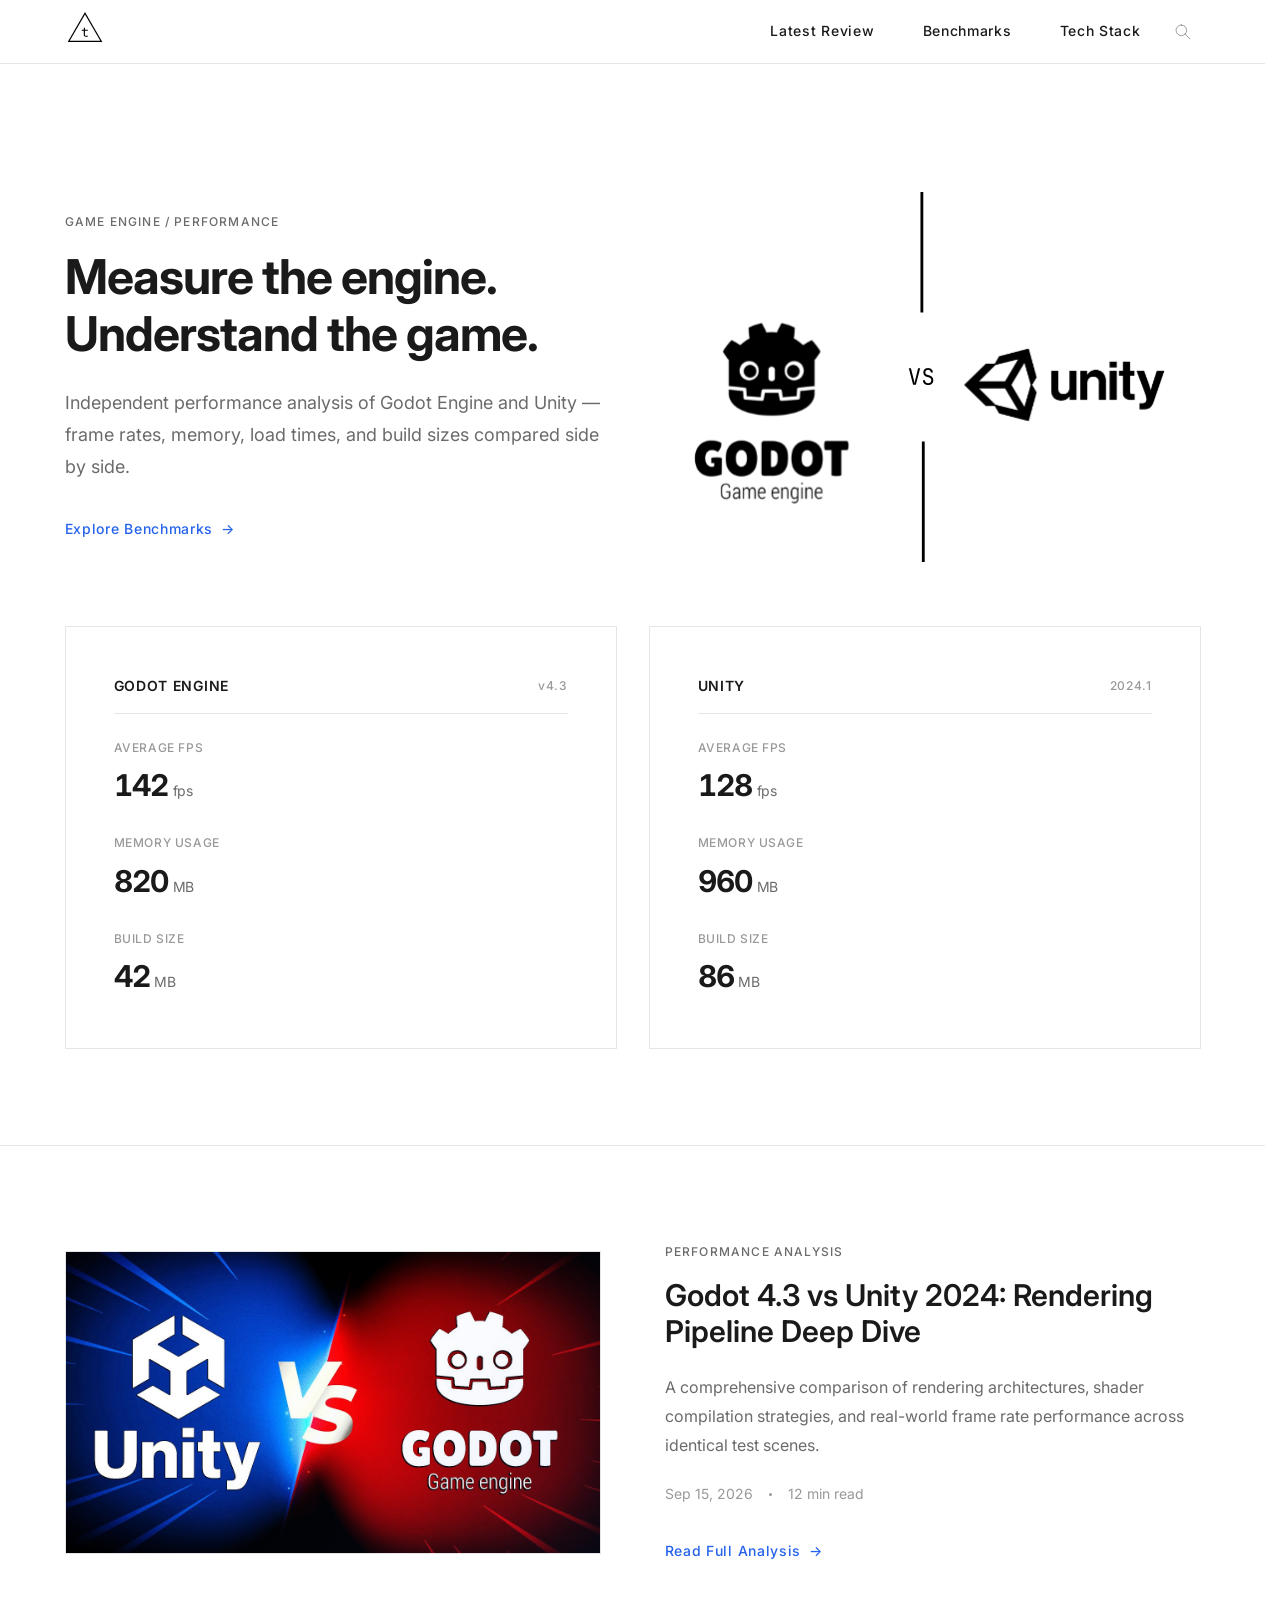
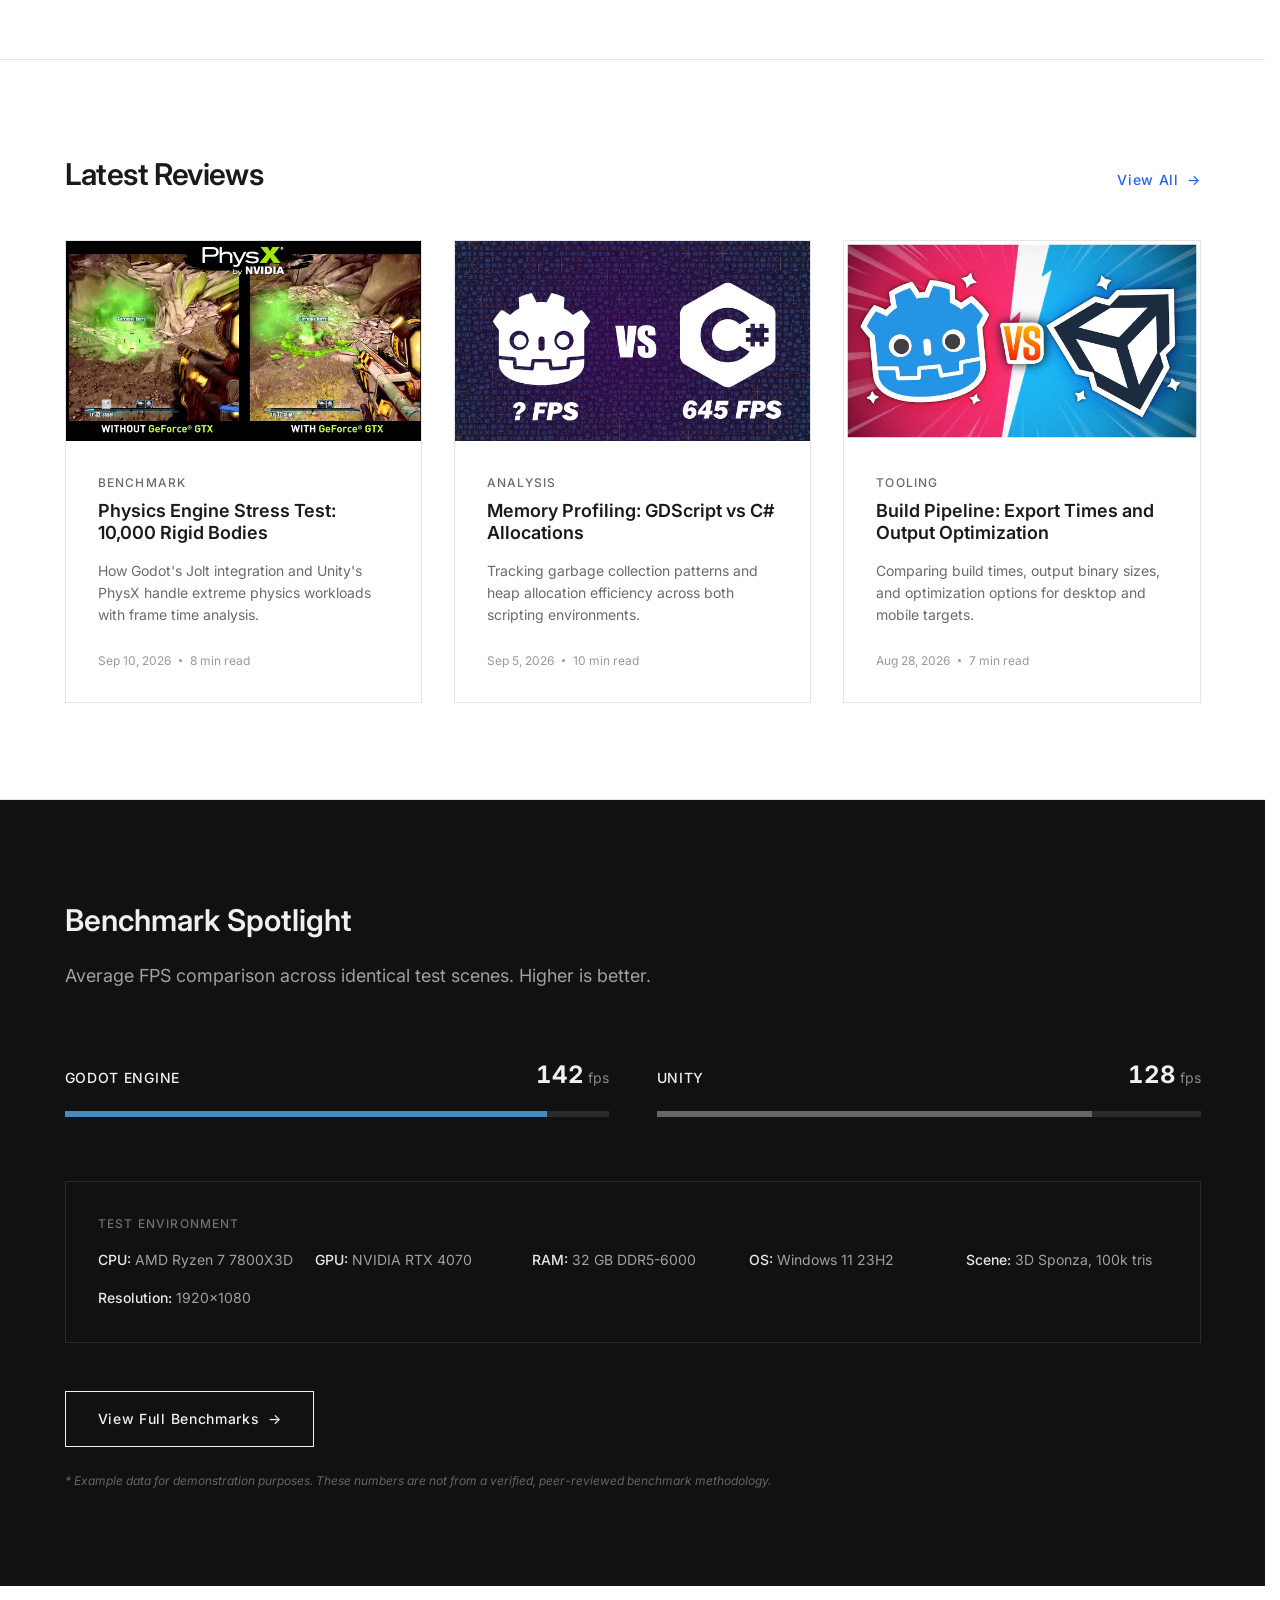
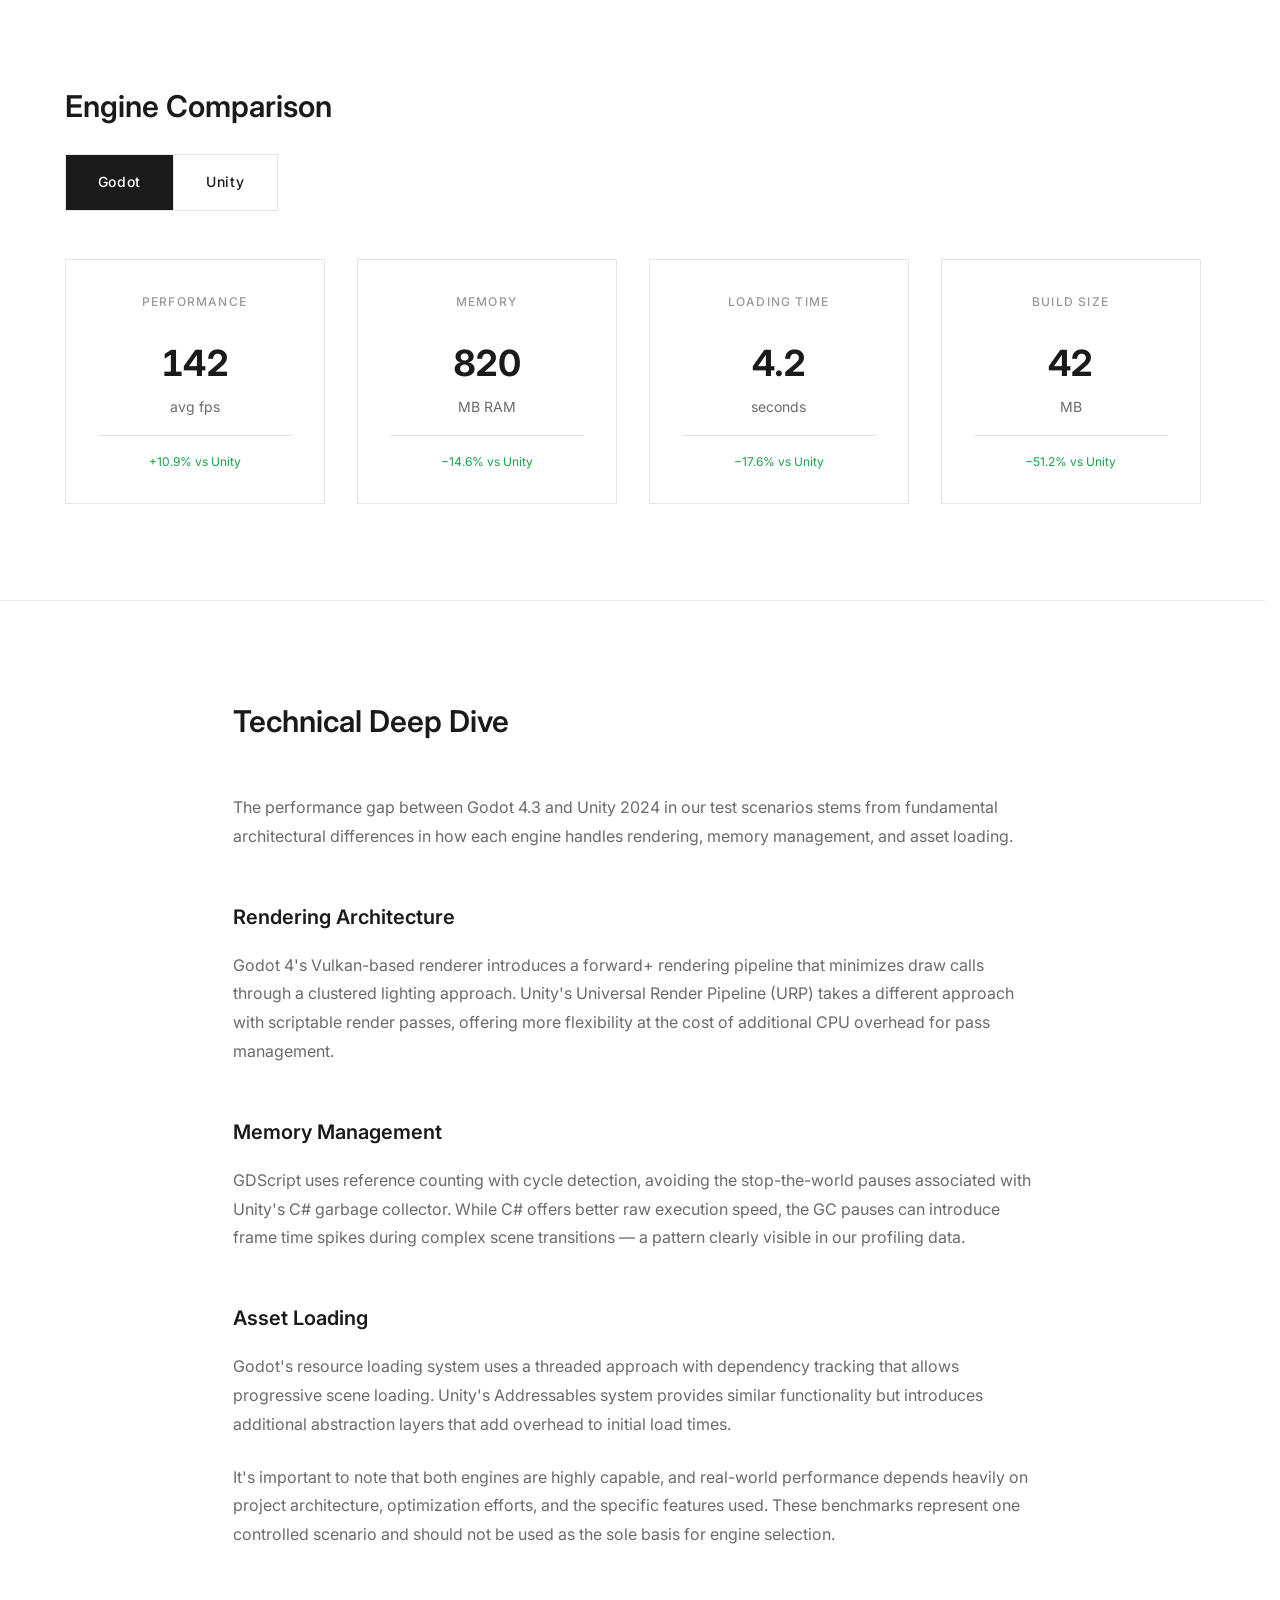
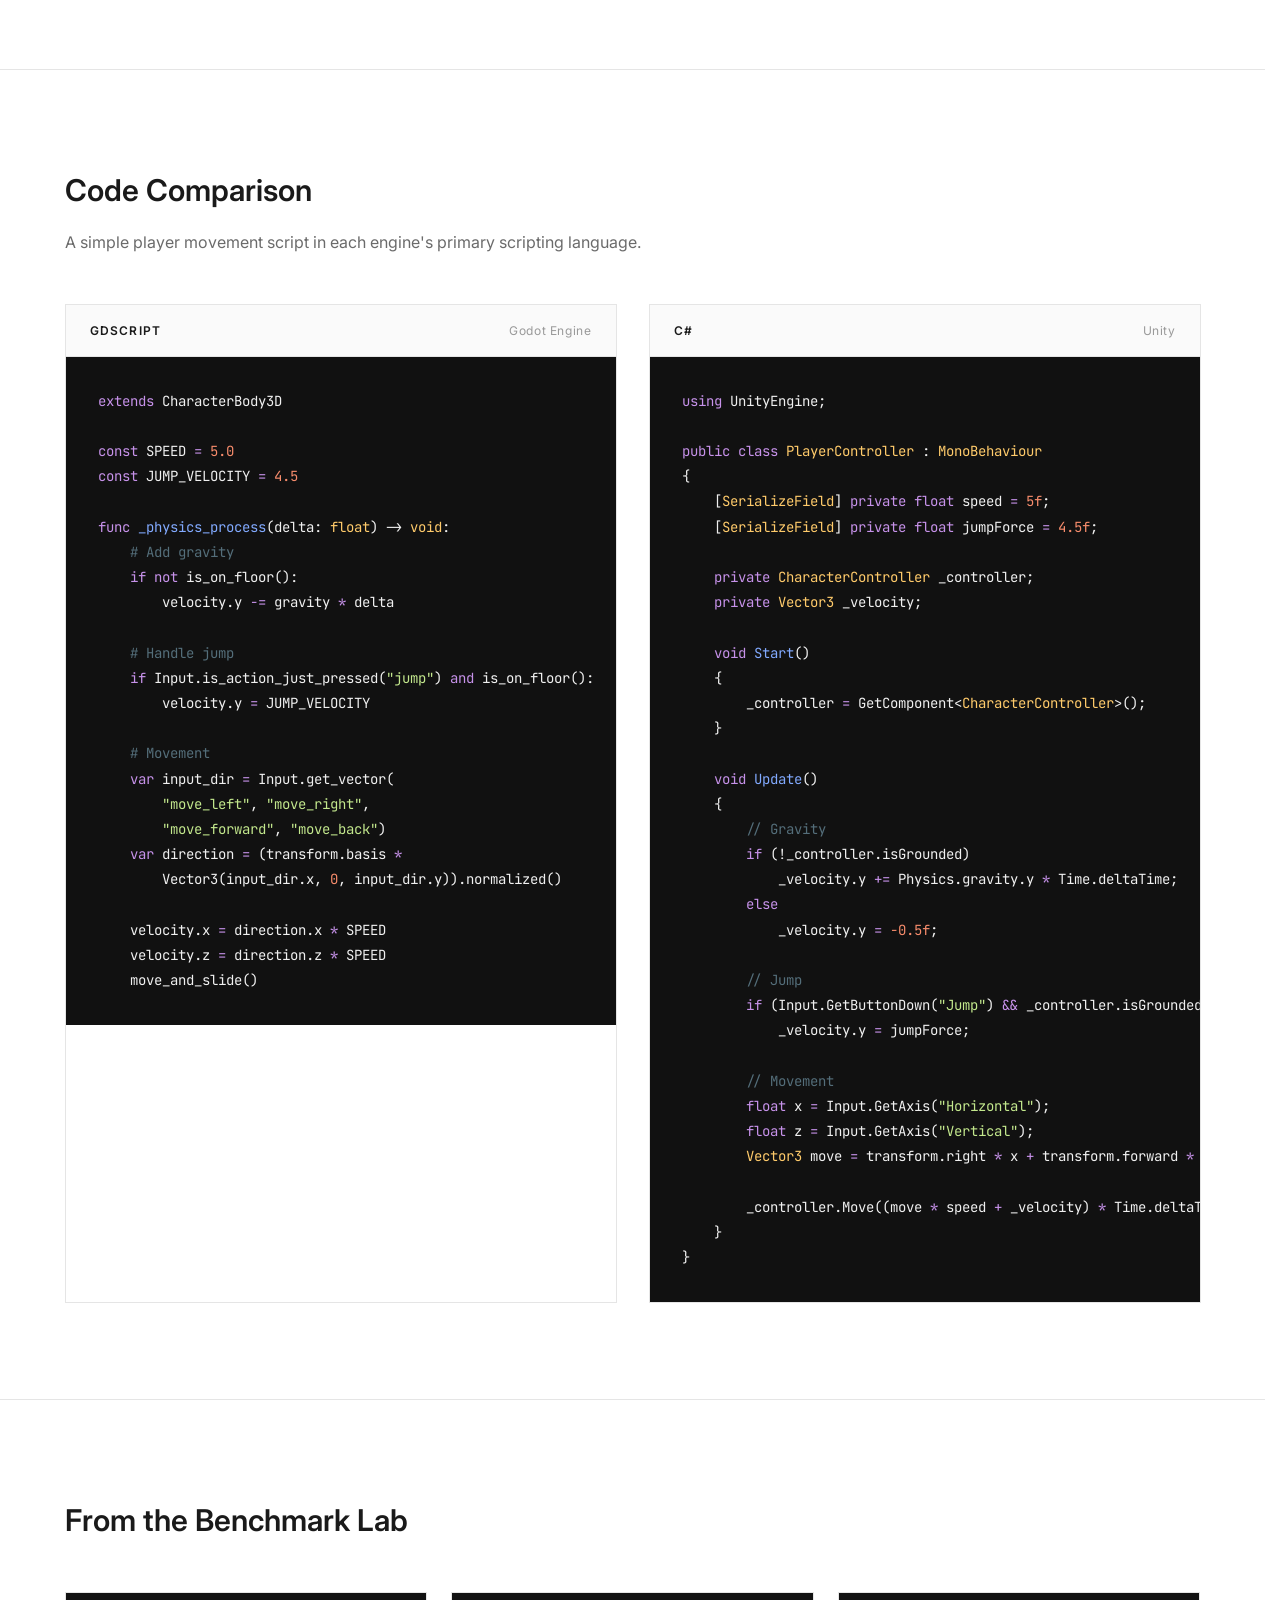
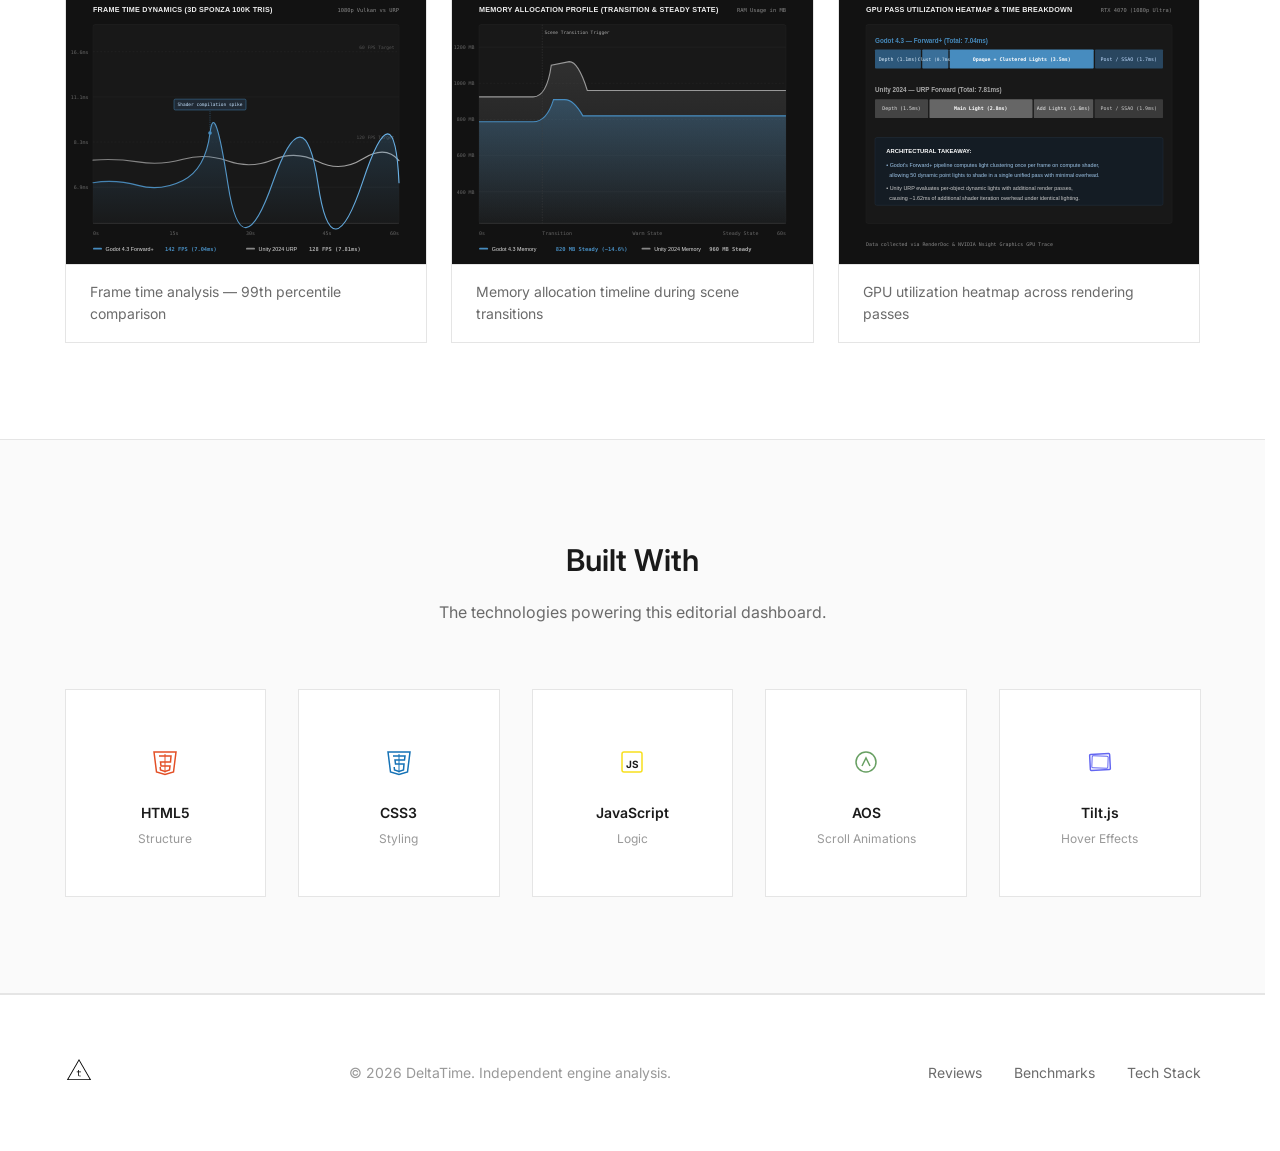
==== index.html @ a629da45 "first update" ====
<!DOCTYPE html>
<html lang="en">
<head>
  <meta charset="UTF-8">
  <meta name="viewport" content="width=device-width, initial-scale=1.0">
  <title>DeltaTime — Game Engine Performance Dashboard</title>
  <meta name="description" content="DeltaTime is a minimalist editorial dashboard comparing Godot Engine and Unity performance benchmarks, memory usage, loading times, and build sizes.">

  <!-- icon -->
   <link rel="icon" type="image/svg+xml" href="assets/deltaTimeLogo.svg">
   
  <!-- Fonts -->
  <link rel="preconnect" href="https://fonts.googleapis.com">
  <link rel="preconnect" href="https://fonts.gstatic.com" crossorigin>
  <link href="https://fonts.googleapis.com/css2?family=Inter:wght@400;500;600;700&family=JetBrains+Mono:wght@400;500&display=swap" rel="stylesheet">

  <!-- AOS -->
  <link href="https://unpkg.com/aos@2.3.4/dist/aos.css" rel="stylesheet">

  <!-- Stylesheets -->
  <link rel="stylesheet" href="css/variables.css">
  <link rel="stylesheet" href="css/reset.css">
  <link rel="stylesheet" href="css/typography.css">
  <link rel="stylesheet" href="css/layout.css">
  <link rel="stylesheet" href="css/components.css">
  <link rel="stylesheet" href="css/responsive.css">
</head>
<body>

  <!-- Skip link -->
  <a href="#main-content" class="skip-link">Skip to main content</a>

  <!-- ========== HEADER ========== -->
  <header class="header" role="banner">
    <div class="container header__inner">
      <a href="index.html" class="header__logo" aria-label="DeltaTime home">
        <img src="assets/deltaTimeLogo.svg" alt="DeltaTime logo" width="40" height="40">
      </a>

      <div class="flex items-center gap-lg">
        <nav class="header__nav" id="main-nav" role="navigation" aria-label="Main navigation">
        <a href="#featured-review" class="header__link">Latest Review</a>
        <a href="#benchmark" class="header__link">Benchmarks</a>
        <a href="#tech-stack" class="header__link">Tech Stack</a>
      </nav>
        <button class="header__search" id="search-toggle" aria-label="Open search" type="button">
          <img src="assets/searchIcon.svg" alt="" aria-hidden="true" width="18" height="18">
        </button>
        <button class="header__menu-toggle" id="menu-toggle" aria-label="Toggle menu" aria-expanded="false" type="button">
          <span></span>
          <span></span>
          <span></span>
        </button>
      </div>
    </div>
  </header>

  <!-- Search Modal -->
  <div class="search-modal" id="search-modal" role="dialog" aria-label="Search" aria-hidden="true">
    <div class="search-modal__inner">
      <label for="search-input" class="visually-hidden">Search articles</label>
      <input type="search" id="search-input" class="search-modal__input" placeholder="Search articles, benchmarks, reviews…" autocomplete="off">
      <p class="search-modal__hint">Press <kbd>Esc</kbd> to close</p>
    </div>
  </div>

  <main id="main-content">

    <!-- ========== HERO ========== -->
    <section class="hero" aria-labelledby="hero-title">
      <div class="container">
        <!-- Hero Top Section (Content + Visual Image Side-by-Side) -->
        <div class="hero__top">
          <!-- Left side hero content -->
          <div class="hero__content">
            <p class="eyebrow hero__eyebrow">Game Engine / Performance</p>
            <h1 class="heading-display hero__title" id="hero-title">Measure the engine.<br>Understand the game.</h1>
            <p class="body-large hero__description">Independent performance analysis of Godot Engine and Unity — frame rates, memory, load times, and build sizes compared side by side.</p>
            <a href="#benchmark" class="cta">Explore Benchmarks <span aria-hidden="true">→</span></a>
          </div>

          <!-- Right side hero image visual -->
          <figure class="hero__visual" data-tilt data-tilt-max="3" data-tilt-speed="400" data-tilt-glare data-tilt-max-glare="0.05">
            <img src="assets/godotvsunity.svg" alt="Godot vs Unity" class="hero__visual-img" width="540" height="360">
          </figure>
        </div>

        <!-- Hero Bottom Cards -->
        <div class="hero__cards">
          <!-- Godot Card -->
          <div class="engine-card" id="hero-godot-card" data-tilt data-tilt-max="4" data-tilt-speed="400" data-tilt-glare data-tilt-max-glare="0.08">
            <div class="engine-card__header">
              <span class="engine-card__name">Godot Engine</span>
              <span class="engine-card__badge">v4.3</span>
            </div>
            <div class="engine-card__metric">
              <p class="engine-card__metric-label">Average FPS</p>
              <p class="engine-card__metric-value">142<span class="engine-card__metric-unit">fps</span></p>
            </div>
            <div class="engine-card__metric">
              <p class="engine-card__metric-label">Memory Usage</p>
              <p class="engine-card__metric-value">820<span class="engine-card__metric-unit">MB</span></p>
            </div>
            <div class="engine-card__metric">
              <p class="engine-card__metric-label">Build Size</p>
              <p class="engine-card__metric-value">42<span class="engine-card__metric-unit">MB</span></p>
            </div>
          </div>

          <!-- Unity Card -->
          <div class="engine-card" id="hero-unity-card" data-tilt data-tilt-max="4" data-tilt-speed="400" data-tilt-glare data-tilt-max-glare="0.08">
            <div class="engine-card__header">
              <span class="engine-card__name">Unity</span>
              <span class="engine-card__badge">2024.1</span>
            </div>
            <div class="engine-card__metric">
              <p class="engine-card__metric-label">Average FPS</p>
              <p class="engine-card__metric-value">128<span class="engine-card__metric-unit">fps</span></p>
            </div>
            <div class="engine-card__metric">
              <p class="engine-card__metric-label">Memory Usage</p>
              <p class="engine-card__metric-value">960<span class="engine-card__metric-unit">MB</span></p>
            </div>
            <div class="engine-card__metric">
              <p class="engine-card__metric-label">Build Size</p>
              <p class="engine-card__metric-value">86<span class="engine-card__metric-unit">MB</span></p>
            </div>
          </div>
        </div>
      </div>
    </section>

    <!-- ========== FEATURED REVIEW ========== -->
    <section class="featured-review" id="featured-review" aria-labelledby="featured-review-title">
      <div class="container">
        <article class="featured-review__inner" data-aos="fade-up">
          <figure class="featured-review__image" id="featured-review-visual" data-tilt data-tilt-max="3" data-tilt-speed="400" data-tilt-glare data-tilt-max-glare="0.06">
            <img src="assets/tamnel.jpg" alt="">
            <figcaption class="visually-hidden">Game engine editor showing a 3D scene with performance metrics overlay</figcaption>
          </figure>
          <div class="featured-review__body">
            <p class="eyebrow featured-review__category">Performance Analysis</p>
            <h2 class="featured-review__title" id="featured-review-title">Godot 4.3 vs Unity 2024: Rendering Pipeline Deep Dive</h2>
            <p class="featured-review__desc">A comprehensive comparison of rendering architectures, shader compilation strategies, and real-world frame rate performance across identical test scenes.</p>
            <div class="featured-review__meta">
              <time datetime="2026-09-15">Sep 15, 2026</time>
              <span class="featured-review__meta-divider" aria-hidden="true"></span>
              <span>12 min read</span>
            </div>
            <a href="article.html" class="cta">Read Full Analysis <span aria-hidden="true">→</span></a>
          </div>
        </article>
      </div>
    </section>

    <!-- ========== LATEST REVIEWS ========== -->
    <section class="reviews-section" id="latest-reviews" aria-labelledby="reviews-title">
      <div class="container">
        <div class="reviews-section__header">
          <h2 class="heading-section" id="reviews-title">Latest Reviews</h2>
          <a href="reviews.html" class="cta">View All <span aria-hidden="true">→</span></a>
        </div>

        <div class="grid-3">
          <!-- Review 1 -->
          <article class="review-card" data-aos="fade-up" data-aos-delay="0">
            <figure class="review-card__image">
              <div class="review-card__image-inner" role="img" aria-label="Physics engine stress test visualization">
                <img src="assets/physx.jpg" alt="">
              </div>
            </figure>
            <div class="review-card__body">
              <p class="eyebrow review-card__category">Benchmark</p>
              <h3 class="review-card__title">Physics Engine Stress Test: 10,000 Rigid Bodies</h3>
              <p class="review-card__desc">How Godot's Jolt integration and Unity's PhysX handle extreme physics workloads with frame time analysis.</p>
              <div class="review-card__meta">
                <time datetime="2026-09-10">Sep 10, 2026</time>
                <span class="review-card__meta-divider" aria-hidden="true"></span>
                <span>8 min read</span>
              </div>
            </div>
          </article>

          <!-- Review 2 -->
          <article class="review-card" data-aos="fade-up" data-aos-delay="100">
            <figure class="review-card__image">
              <div class="review-card__image-inner" style="background: linear-gradient(135deg, #dde4ee 0%, #c8d0dc 100%);" role="img" aria-label="Memory profiling session screenshot">
                <img src="assets/godotvscsharp.jpg" alt="">
              </div>
            </figure>
            <div class="review-card__body">
              <p class="eyebrow review-card__category">Analysis</p>
              <h3 class="review-card__title">Memory Profiling: GDScript vs C# Allocations</h3>
              <p class="review-card__desc">Tracking garbage collection patterns and heap allocation efficiency across both scripting environments.</p>
              <div class="review-card__meta">
                <time datetime="2026-09-05">Sep 5, 2026</time>
                <span class="review-card__meta-divider" aria-hidden="true"></span>
                <span>10 min read</span>
              </div>
            </div>
          </article>

          <!-- Review 3 -->
          <article class="review-card" data-aos="fade-up" data-aos-delay="200">
            <figure class="review-card__image">
              <div class="review-card__image-inner" style="background: linear-gradient(135deg, #e0e0e0 0%, #bdbdbd 100%);" role="img" aria-label="Build pipeline comparison chart">
                <img src="assets/bewan.jpg" alt="">
              </div>
            </figure>
            <div class="review-card__body">
              <p class="eyebrow review-card__category">Tooling</p>
              <h3 class="review-card__title">Build Pipeline: Export Times and Output Optimization</h3>
              <p class="review-card__desc">Comparing build times, output binary sizes, and optimization options for desktop and mobile targets.</p>
              <div class="review-card__meta">
                <time datetime="2026-08-28">Aug 28, 2026</time>
                <span class="review-card__meta-divider" aria-hidden="true"></span>
                <span>7 min read</span>
              </div>
            </div>
          </article>
        </div>
      </div>
    </section>

    <!-- ========== BENCHMARK SPOTLIGHT ========== -->
    <section class="benchmark" id="benchmark" aria-labelledby="benchmark-title" data-aos="fade-up">
      <div class="container">
        <div class="benchmark__header">
          <h2 class="benchmark__title" id="benchmark-title">Benchmark Spotlight</h2>
          <p class="benchmark__desc body-large">Average FPS comparison across identical test scenes. Higher is better.</p>
        </div>

        <div class="benchmark__bars" id="benchmark-bars">
          <!-- Godot FPS -->
          <div class="benchmark-bar benchmark-bar--godot">
            <div class="benchmark-bar__label">
              <span class="benchmark-bar__engine">Godot Engine</span>
              <span class="benchmark-bar__value" id="godot-fps-value">0<span>fps</span></span>
            </div>
            <progress id="godot-fps-bar" max="160" value="0" aria-label="Godot average FPS: 142">142</progress>
          </div>

          <!-- Unity FPS -->
          <div class="benchmark-bar benchmark-bar--unity">
            <div class="benchmark-bar__label">
              <span class="benchmark-bar__engine">Unity</span>
              <span class="benchmark-bar__value" id="unity-fps-value">0<span>fps</span></span>
            </div>
            <progress id="unity-fps-bar" max="160" value="0" aria-label="Unity average FPS: 128">128</progress>
          </div>
        </div>

        <div class="benchmark__env">
          <p class="benchmark__env-title">Test Environment</p>
          <div class="benchmark__env-list">
            <p class="benchmark__env-item"><strong>CPU:</strong> AMD Ryzen 7 7800X3D</p>
            <p class="benchmark__env-item"><strong>GPU:</strong> NVIDIA RTX 4070</p>
            <p class="benchmark__env-item"><strong>RAM:</strong> 32 GB DDR5-6000</p>
            <p class="benchmark__env-item"><strong>OS:</strong> Windows 11 23H2</p>
            <p class="benchmark__env-item"><strong>Scene:</strong> 3D Sponza, 100k tris</p>
            <p class="benchmark__env-item"><strong>Resolution:</strong> 1920×1080</p>
          </div>
        </div>

        <a href="benchmarks.html" class="btn btn--light">View Full Benchmarks <span aria-hidden="true">→</span></a>

        <p class="benchmark__disclaimer">* Example data for demonstration purposes. These numbers are not from a verified, peer-reviewed benchmark methodology.</p>
      </div>
    </section>

    <!-- ========== ENGINE COMPARISON ========== -->
    <section class="comparison" id="comparison" aria-labelledby="comparison-title" data-aos="fade-up">
      <div class="container">
        <div class="comparison__header">
          <h2 class="comparison__title" id="comparison-title">Engine Comparison</h2>
          <div class="comparison__tabs" role="tablist" aria-label="Select engine to compare">
            <button class="comparison__tab is-active" role="tab" aria-selected="true" aria-controls="comparison-panel" id="tab-godot" data-engine="godot" type="button">Godot</button>
            <button class="comparison__tab" role="tab" aria-selected="false" aria-controls="comparison-panel" id="tab-unity" data-engine="unity" type="button">Unity</button>
          </div>
        </div>

        <div class="comparison__grid" id="comparison-panel" role="tabpanel" aria-labelledby="tab-godot" data-tilt data-tilt-max="3" data-tilt-speed="400" data-tilt-glare data-tilt-max-glare="0.04">
          <div class="comparison__card">
            <p class="comparison__card-label">Performance</p>
            <p class="comparison__card-value" id="comp-fps">142</p>
            <p class="comparison__card-unit">avg fps</p>
            <p class="comparison__card-diff is-positive" id="comp-fps-diff">+10.9% vs Unity</p>
          </div>
          <div class="comparison__card">
            <p class="comparison__card-label">Memory</p>
            <p class="comparison__card-value" id="comp-mem">820</p>
            <p class="comparison__card-unit">MB RAM</p>
            <p class="comparison__card-diff is-positive" id="comp-mem-diff">−14.6% vs Unity</p>
          </div>
          <div class="comparison__card">
            <p class="comparison__card-label">Loading Time</p>
            <p class="comparison__card-value" id="comp-load">4.2</p>
            <p class="comparison__card-unit">seconds</p>
            <p class="comparison__card-diff is-positive" id="comp-load-diff">−17.6% vs Unity</p>
          </div>
          <div class="comparison__card">
            <p class="comparison__card-label">Build Size</p>
            <p class="comparison__card-value" id="comp-build">42</p>
            <p class="comparison__card-unit">MB</p>
            <p class="comparison__card-diff is-positive" id="comp-build-diff">−51.2% vs Unity</p>
          </div>
        </div>
      </div>
    </section>

    <!-- ========== TECHNICAL DEEP DIVE ========== -->
    <section class="deep-dive" id="deep-dive" aria-labelledby="deep-dive-title">
      <div class="container">
        <div class="deep-dive__inner">
          <h2 class="deep-dive__title" id="deep-dive-title">Technical Deep Dive</h2>
          <div class="deep-dive__content">
            <p>The performance gap between Godot 4.3 and Unity 2024 in our test scenarios stems from fundamental architectural differences in how each engine handles rendering, memory management, and asset loading.</p>

            <h3>Rendering Architecture</h3>
            <p>Godot 4's Vulkan-based renderer introduces a forward+ rendering pipeline that minimizes draw calls through a clustered lighting approach. Unity's Universal Render Pipeline (URP) takes a different approach with scriptable render passes, offering more flexibility at the cost of additional CPU overhead for pass management.</p>

            <h3>Memory Management</h3>
            <p>GDScript uses reference counting with cycle detection, avoiding the stop-the-world pauses associated with Unity's C# garbage collector. While C# offers better raw execution speed, the GC pauses can introduce frame time spikes during complex scene transitions — a pattern clearly visible in our profiling data.</p>

            <h3>Asset Loading</h3>
            <p>Godot's resource loading system uses a threaded approach with dependency tracking that allows progressive scene loading. Unity's Addressables system provides similar functionality but introduces additional abstraction layers that add overhead to initial load times.</p>

            <p>It's important to note that both engines are highly capable, and real-world performance depends heavily on project architecture, optimization efforts, and the specific features used. These benchmarks represent one controlled scenario and should not be used as the sole basis for engine selection.</p>
          </div>
        </div>
      </div>
    </section>

    <!-- ========== CODE COMPARISON ========== -->
    <section class="code-comparison" id="code-comparison" aria-labelledby="code-comparison-title">
      <div class="container">
        <h2 class="code-comparison__title" id="code-comparison-title">Code Comparison</h2>
        <p class="code-comparison__desc">A simple player movement script in each engine's primary scripting language.</p>

        <div class="code-comparison__grid">
          <!-- GDScript -->
          <div class="code-block">
            <div class="code-block__header">
              <span class="code-block__lang">GDScript</span>
              <span class="code-block__engine">Godot Engine</span>
            </div>
            <pre><code><span class="code-keyword">extends</span> CharacterBody3D

<span class="code-keyword">const</span> SPEED <span class="code-keyword">=</span> <span class="code-number">5.0</span>
<span class="code-keyword">const</span> JUMP_VELOCITY <span class="code-keyword">=</span> <span class="code-number">4.5</span>

<span class="code-keyword">func</span> <span class="code-function">_physics_process</span>(delta: <span class="code-type">float</span>) -> <span class="code-type">void</span>:
    <span class="code-comment"># Add gravity</span>
    <span class="code-keyword">if not</span> is_on_floor():
        velocity.y <span class="code-keyword">-=</span> gravity <span class="code-keyword">*</span> delta

    <span class="code-comment"># Handle jump</span>
    <span class="code-keyword">if</span> Input.is_action_just_pressed(<span class="code-string">"jump"</span>) <span class="code-keyword">and</span> is_on_floor():
        velocity.y <span class="code-keyword">=</span> JUMP_VELOCITY

    <span class="code-comment"># Movement</span>
    <span class="code-keyword">var</span> input_dir <span class="code-keyword">=</span> Input.get_vector(
        <span class="code-string">"move_left"</span>, <span class="code-string">"move_right"</span>,
        <span class="code-string">"move_forward"</span>, <span class="code-string">"move_back"</span>)
    <span class="code-keyword">var</span> direction <span class="code-keyword">=</span> (transform.basis <span class="code-keyword">*</span>
        Vector3(input_dir.x, <span class="code-number">0</span>, input_dir.y)).normalized()

    velocity.x <span class="code-keyword">=</span> direction.x <span class="code-keyword">*</span> SPEED
    velocity.z <span class="code-keyword">=</span> direction.z <span class="code-keyword">*</span> SPEED
    move_and_slide()</code></pre>
          </div>

          <!-- C# -->
          <div class="code-block">
            <div class="code-block__header">
              <span class="code-block__lang">C#</span>
              <span class="code-block__engine">Unity</span>
            </div>
            <pre><code><span class="code-keyword">using</span> UnityEngine;

<span class="code-keyword">public class</span> <span class="code-type">PlayerController</span> : <span class="code-type">MonoBehaviour</span>
{
    [<span class="code-type">SerializeField</span>] <span class="code-keyword">private float</span> speed <span class="code-keyword">=</span> <span class="code-number">5f</span>;
    [<span class="code-type">SerializeField</span>] <span class="code-keyword">private float</span> jumpForce <span class="code-keyword">=</span> <span class="code-number">4.5f</span>;

    <span class="code-keyword">private</span> <span class="code-type">CharacterController</span> _controller;
    <span class="code-keyword">private</span> <span class="code-type">Vector3</span> _velocity;

    <span class="code-keyword">void</span> <span class="code-function">Start</span>()
    {
        _controller <span class="code-keyword">=</span> GetComponent&lt;<span class="code-type">CharacterController</span>&gt;();
    }

    <span class="code-keyword">void</span> <span class="code-function">Update</span>()
    {
        <span class="code-comment">// Gravity</span>
        <span class="code-keyword">if</span> (!_controller.isGrounded)
            _velocity.y <span class="code-keyword">+=</span> Physics.gravity.y <span class="code-keyword">*</span> Time.deltaTime;
        <span class="code-keyword">else</span>
            _velocity.y <span class="code-keyword">=</span> <span class="code-number">-0.5f</span>;

        <span class="code-comment">// Jump</span>
        <span class="code-keyword">if</span> (Input.GetButtonDown(<span class="code-string">"Jump"</span>) <span class="code-keyword">&amp;&amp;</span> _controller.isGrounded)
            _velocity.y <span class="code-keyword">=</span> jumpForce;

        <span class="code-comment">// Movement</span>
        <span class="code-keyword">float</span> x <span class="code-keyword">=</span> Input.GetAxis(<span class="code-string">"Horizontal"</span>);
        <span class="code-keyword">float</span> z <span class="code-keyword">=</span> Input.GetAxis(<span class="code-string">"Vertical"</span>);
        <span class="code-type">Vector3</span> move <span class="code-keyword">=</span> transform.right <span class="code-keyword">*</span> x <span class="code-keyword">+</span> transform.forward <span class="code-keyword">*</span> z;

        _controller.Move((move <span class="code-keyword">*</span> speed <span class="code-keyword">+</span> _velocity) <span class="code-keyword">*</span> Time.deltaTime);
    }
}</code></pre>
          </div>
        </div>
      </div>
    </section>

    <!-- ========== ARTICLE IMAGES ========== -->
    <section class="article-images" id="article-images" aria-labelledby="article-images-title">
      <div class="container">
        <h2 class="article-images__title" id="article-images-title">From the Benchmark Lab</h2>

        <div class="article-images__grid">
          <figure class="article-image" data-aos="fade-up" data-aos-delay="0" data-tilt data-tilt-max="4" data-tilt-speed="400" data-tilt-glare data-tilt-max-glare="0.06">
            <img src="assets/benchmark-frametime.svg" alt="Frame time graph comparing Godot and Unity" class="article-image__img" width="600" height="450" loading="lazy">
            <figcaption class="article-image__caption">Frame time analysis — 99th percentile comparison</figcaption>
          </figure>

          <figure class="article-image" data-aos="fade-up" data-aos-delay="100" data-tilt data-tilt-max="4" data-tilt-speed="400" data-tilt-glare data-tilt-max-glare="0.06">
            <img src="assets/benchmark-memory.svg" alt="Memory allocation timeline during scene transitions" class="article-image__img" width="600" height="450" loading="lazy">
            <figcaption class="article-image__caption">Memory allocation timeline during scene transitions</figcaption>
          </figure>

          <figure class="article-image" data-aos="fade-up" data-aos-delay="200" data-tilt data-tilt-max="4" data-tilt-speed="400" data-tilt-glare data-tilt-max-glare="0.06">
            <img src="assets/benchmark-gpu.svg" alt="GPU utilization heatmap across rendering passes" class="article-image__img" width="600" height="450" loading="lazy">
            <figcaption class="article-image__caption">GPU utilization heatmap across rendering passes</figcaption>
          </figure>
        </div>
      </div>
    </section>

    <!-- ========== TECH STACK ========== -->
    <section class="tech-stack" id="tech-stack" aria-labelledby="tech-stack-title" data-aos="fade-up">
      <div class="container">
        <div class="tech-stack__header">
          <h2 class="tech-stack__title" id="tech-stack-title">Built With</h2>
          <p class="tech-stack__desc">The technologies powering this editorial dashboard.</p>
        </div>

        <div class="tech-stack__grid">
          <div class="tech-stack__item" data-aos="fade-up" data-aos-delay="0">
            <div class="tech-stack__icon" aria-hidden="true">
              <svg width="32" height="32" viewBox="0 0 32 32" fill="none" xmlns="http://www.w3.org/2000/svg">
                <path d="M5 6L7.5 26L16 28.5L24.5 26L27 6H5Z" stroke="#E34F26" stroke-width="1.5" fill="none"/>
                <path d="M16 8V26.5" stroke="#E34F26" stroke-width="1"/>
                <path d="M10 10H22L21.5 16H11.5L12 20H21L20.5 24L16 25.5L11.5 24L11.2 21" stroke="#E34F26" stroke-width="1.5" fill="none"/>
              </svg>
            </div>
            <p class="tech-stack__name">HTML5</p>
            <p class="tech-stack__role">Structure</p>
          </div>

          <div class="tech-stack__item" data-aos="fade-up" data-aos-delay="50">
            <div class="tech-stack__icon" aria-hidden="true">
              <svg width="32" height="32" viewBox="0 0 32 32" fill="none" xmlns="http://www.w3.org/2000/svg">
                <path d="M5 6L7.5 26L16 28.5L24.5 26L27 6H5Z" stroke="#1572B6" stroke-width="1.5" fill="none"/>
                <path d="M16 8V26.5" stroke="#1572B6" stroke-width="1"/>
                <path d="M10 10H22L21.5 14H12L12.5 18H21L20.5 24L16 25.5L11.5 24L11.2 21" stroke="#1572B6" stroke-width="1.5" fill="none"/>
              </svg>
            </div>
            <p class="tech-stack__name">CSS3</p>
            <p class="tech-stack__role">Styling</p>
          </div>

          <div class="tech-stack__item" data-aos="fade-up" data-aos-delay="100">
            <div class="tech-stack__icon" aria-hidden="true">
              <svg width="32" height="32" viewBox="0 0 32 32" fill="none" xmlns="http://www.w3.org/2000/svg">
                <rect x="6" y="6" width="20" height="20" rx="2" stroke="#F7DF1E" stroke-width="1.5" fill="none"/>
                <text x="16" y="22" text-anchor="middle" font-family="Inter, sans-serif" font-size="10" font-weight="700" fill="#1a1a1a">JS</text>
              </svg>
            </div>
            <p class="tech-stack__name">JavaScript</p>
            <p class="tech-stack__role">Logic</p>
          </div>

          <div class="tech-stack__item" data-aos="fade-up" data-aos-delay="150">
            <div class="tech-stack__icon" aria-hidden="true">
              <svg width="32" height="32" viewBox="0 0 32 32" fill="none" xmlns="http://www.w3.org/2000/svg">
                <circle cx="16" cy="16" r="10" stroke="#68A063" stroke-width="1.5" fill="none"/>
                <path d="M12 20L16 12L20 20" stroke="#68A063" stroke-width="1.5" fill="none"/>
              </svg>
            </div>
            <p class="tech-stack__name">AOS</p>
            <p class="tech-stack__role">Scroll Animations</p>
          </div>

          <div class="tech-stack__item" data-aos="fade-up" data-aos-delay="200">
            <div class="tech-stack__icon" aria-hidden="true">
              <svg width="32" height="32" viewBox="0 0 32 32" fill="none" xmlns="http://www.w3.org/2000/svg">
                <rect x="6" y="8" width="20" height="16" rx="1" stroke="#6366F1" stroke-width="1.5" fill="none" transform="rotate(-3 16 16)"/>
                <rect x="8" y="10" width="16" height="12" rx="1" stroke="#6366F1" stroke-width="1" fill="none" transform="rotate(2 16 16)"/>
              </svg>
            </div>
            <p class="tech-stack__name">Tilt.js</p>
            <p class="tech-stack__role">Hover Effects</p>
          </div>
        </div>
      </div>
    </section>

  </main>

  <!-- Image Gallery Modal -->
  <dialog class="image-dialog gallery-modal" id="gallery-modal" aria-label="Image Preview">
    <button class="dialog-close gallery-modal__close" id="gallery-close" type="button" aria-label="Close image">×</button>
    <figure class="gallery-modal__figure">
      <img class="gallery-modal__img" id="gallery-img" src="" alt="">
      <figcaption class="gallery-modal__caption" id="gallery-caption"></figcaption>
    </figure>
  </dialog>

  <!-- ========== FOOTER ========== -->
  <footer class="footer" role="contentinfo">
    <div class="container footer__inner">
      <a href="index.html" class="footer__logo" aria-label="DeltaTime home">
        <img src="assets/deltaTimeLogo.svg" alt="DeltaTime logo" width="28" height="28">
      </a>
      <p class="footer__copy">&copy; 2026 DeltaTime. Independent engine analysis.</p>
      <nav class="footer__links" aria-label="Footer navigation">
        <a href="reviews.html" class="footer__link">Reviews</a>
        <a href="benchmarks.html" class="footer__link">Benchmarks</a>
        <a href="tech-stack.html" class="footer__link">Tech Stack</a>
      </nav>
    </div>
  </footer>

  <!-- Scripts -->
  <script src="https://unpkg.com/aos@2.3.4/dist/aos.js"></script>
  <script src="https://unpkg.com/vanilla-tilt@1.8.1/dist/vanilla-tilt.min.js"></script>
  <script src="js/navigation.js"></script>
  <script src="js/search.js"></script>
  <script src="js/benchmark.js"></script>
  <script src="js/gallery.js"></script>
  <script src="js/animation.js"></script>
  <script src="js/main.js"></script>
</body>
</html>
---- css/variables.css ----
/* ============================================
   DeltaTime — Design Tokens
   ============================================ */

:root {
  /* Colors */
  --color-bg:          #ffffff;
  --color-bg-alt:      #fafafa;
  --color-bg-dark:     #111111;
  --color-text:        #1a1a1a;
  --color-text-muted:  #6b6b6b;
  --color-text-light:  #999999;
  --color-text-invert: #f0f0f0;
  --color-accent:      #2563eb;
  --color-accent-hover:#1d4ed8;
  --color-border:      #e5e5e5;
  --color-border-dark: #2a2a2a;
  --color-godot:       #478cbf;
  --color-unity:       #222c37;

  /* Typography */
  --font-heading: 'Inter', -apple-system, BlinkMacSystemFont, 'Segoe UI', sans-serif;
  --font-body:    'Inter', -apple-system, BlinkMacSystemFont, 'Segoe UI', sans-serif;
  --font-mono:    'JetBrains Mono', 'Fira Code', 'Consolas', monospace;

  --text-xs:   0.75rem;
  --text-sm:   0.875rem;
  --text-base: 1rem;
  --text-lg:   1.125rem;
  --text-xl:   1.25rem;
  --text-2xl:  1.5rem;
  --text-3xl:  1.875rem;
  --text-4xl:  2.25rem;
  --text-5xl:  3rem;

  --leading-tight:  1.2;
  --leading-normal: 1.6;
  --leading-loose:  1.8;

  --tracking-tight: -0.02em;
  --tracking-normal: 0;
  --tracking-wide:   0.05em;
  --tracking-wider:  0.1em;

  /* Spacing */
  --space-xs:  0.25rem;
  --space-sm:  0.5rem;
  --space-md:  1rem;
  --space-lg:  1.5rem;
  --space-xl:  2rem;
  --space-2xl: 3rem;
  --space-3xl: 4rem;
  --space-4xl: 6rem;
  --space-5xl: 8rem;

  /* Layout */
  --container-max: 1200px;
  --container-narrow: 800px;
  --header-height: 64px;

  /* Borders */
  --border-thin: 1px solid var(--color-border);
  --border-radius: 2px;

  /* Transitions */
  --transition-fast:   150ms ease;
  --transition-base:   250ms ease;
  --transition-slow:   400ms ease;

  /* Shadows — very subtle */
  --shadow-sm: 0 1px 2px rgba(0,0,0,0.04);
  --shadow-md: 0 2px 8px rgba(0,0,0,0.06);
}
---- css/typography.css ----
/* ============================================
   DeltaTime — Typography
   ============================================ */

/* Import Inter and JetBrains Mono via Google Fonts —
   loaded in HTML <head> to avoid FOUT */

.eyebrow {
  font-size: var(--text-xs);
  font-weight: 500;
  letter-spacing: var(--tracking-wider);
  text-transform: uppercase;
  color: var(--color-text-muted);
}

.heading-display {
  font-family: var(--font-heading);
  font-size: var(--text-5xl);
  font-weight: 700;
  line-height: var(--leading-tight);
  letter-spacing: var(--tracking-tight);
  color: var(--color-text);
}

.heading-section {
  font-family: var(--font-heading);
  font-size: var(--text-3xl);
  font-weight: 600;
  line-height: var(--leading-tight);
  letter-spacing: var(--tracking-tight);
}

.heading-card {
  font-family: var(--font-heading);
  font-size: var(--text-xl);
  font-weight: 600;
  line-height: var(--leading-tight);
}

.heading-small {
  font-family: var(--font-heading);
  font-size: var(--text-lg);
  font-weight: 600;
  line-height: var(--leading-tight);
}

.body-large {
  font-size: var(--text-lg);
  line-height: var(--leading-loose);
  color: var(--color-text-muted);
}

.body-text {
  font-size: var(--text-base);
  line-height: var(--leading-normal);
}

.body-small {
  font-size: var(--text-sm);
  line-height: var(--leading-normal);
  color: var(--color-text-muted);
}

.label {
  font-size: var(--text-xs);
  font-weight: 500;
  letter-spacing: var(--tracking-wide);
  text-transform: uppercase;
  color: var(--color-text-light);
}

.mono {
  font-family: var(--font-mono);
  font-size: var(--text-sm);
}
---- css/layout.css ----
/* ============================================
   DeltaTime — Layout
   ============================================ */

html {
  scrollbar-gutter: stable;
}
   
.container {
  width: 100%;
  max-width: var(--container-max);
  margin-left: auto;
  margin-right: auto;
  padding-left: var(--space-xl);
  padding-right: var(--space-xl);
}

.container--narrow {
  max-width: var(--container-narrow);
}

/* Section spacing */
.section {
  padding-top: var(--space-4xl);
  padding-bottom: var(--space-4xl);
}

.section--sm {
  padding-top: var(--space-3xl);
  padding-bottom: var(--space-3xl);
}

.section--dark {
  background-color: var(--color-bg-dark);
  color: var(--color-text-invert);
}

.section--alt {
  background-color: var(--color-bg-alt);
}

/* Grid layouts */
.grid-2 {
  display: grid;
  grid-template-columns: repeat(2, 1fr);
  gap: var(--space-xl);
}

.grid-3 {
  display: grid;
  grid-template-columns: repeat(3, 1fr);
  gap: var(--space-xl);
}

/* Flex utilities */
.flex {
  display: flex;
}

.flex-col {
  flex-direction: column;
}

.flex-wrap {
  flex-wrap: wrap;
}

.items-center {
  align-items: center;
}

.justify-between {
  justify-content: space-between;
}

.justify-center {
  justify-content: center;
}

.gap-sm { gap: var(--space-sm); }
.gap-md { gap: var(--space-md); }
.gap-lg { gap: var(--space-lg); }
.gap-xl { gap: var(--space-xl); }
.gap-2xl { gap: var(--space-2xl); }

/* Dividers */
.divider {
  border: none;
  border-top: var(--border-thin);
  margin: var(--space-3xl) 0;
}

/* Accessibility */
.visually-hidden {
  position: absolute;
  width: 1px;
  height: 1px;
  padding: 0;
  margin: -1px;
  overflow: hidden;
  clip: rect(0, 0, 0, 0);
  white-space: nowrap;
  border: 0;
}

/* Native Dialog Gallery */
dialog.gallery-modal,
dialog.image-dialog {
  margin: auto;
  padding: 0;
  border: none;
  background: transparent;
  max-width: 90vw;
  max-height: 90vh;
  overflow: visible;
  position: relative;
}

dialog.gallery-modal::backdrop,
dialog.image-dialog::backdrop {
  background-color: rgba(0, 0, 0, 0.85);
  backdrop-filter: blur(4px);
}

.gallery-modal__inner {
  position: relative;
  display: flex;
  flex-direction: column;
  align-items: center;
}

.gallery-modal__close,
.dialog-close {
  position: absolute;
  top: -36px;
  right: 0;
  background: transparent;
  border: none;
  color: white;
  font-size: var(--text-xl);
  cursor: pointer;
  padding: var(--space-xs);
  line-height: 1;
  transition: opacity var(--transition-fast);
}

.gallery-modal__close:hover,
.dialog-close:hover {
  opacity: 0.7;
}

.gallery-modal__close:focus-visible,
.dialog-close:focus-visible {
  outline: 2px solid var(--color-accent);
}

.gallery-modal__figure {
  margin: 0;
  background: var(--color-bg);
  border: var(--border-thin);
  padding: var(--space-xs);
  box-shadow: var(--shadow-lg);
  display: flex;
  flex-direction: column;
  align-items: center;
}

.gallery-modal__img {
  max-width: 85vw;
  max-height: calc(85vh - 60px);
  object-fit: contain;
  display: block;
}

.gallery-modal__caption {
  color: white;
  text-align: center;
  margin-top: var(--space-md);
  margin-bottom: var(--space-xs);
  font-size: var(--text-sm);
  max-width: 80ch;
}

/* Make article images look clickable */
.article-image {
  cursor: zoom-in;
}

.article-image:focus-visible {
  outline: 2px solid var(--color-accent);
  outline-offset: 2px;
}

.article-image__img {
  width: 100%;
  aspect-ratio: 4 / 3;
  object-fit: cover;
  display: block;
  background-color: var(--color-bg-alt);
}
---- css/components.css ----
/* ============================================
   DeltaTime — Components
   ============================================ */

/* ----- Header / Navbar ----- */

.header {
  position: sticky;
  top: 0;
  z-index: 100;
  background-color: var(--color-bg);
  border-bottom: var(--border-thin);
  height: var(--header-height);
}

.header__inner {
  display: flex;
  align-items: center;
  justify-content: space-between;
  height: 100%;
}

.header__logo {
  display: flex;
  align-items: center;
  gap: var(--space-sm);
}

.header__logo img {
  height: 40px;
  width: auto;
}

.header__nav {
  display: flex;
  align-items: center;
  gap: var(--space-2xl);
}

.header__link {
  font-size: var(--text-sm);
  font-weight: 500;
  letter-spacing: var(--tracking-wide);
  color: var(--color-text);
  transition: color var(--transition-fast);
  position: relative;
}

.header__link::after {
  content: '';
  position: absolute;
  bottom: -2px;
  left: 0;
  width: 0;
  height: 1px;
  background-color: var(--color-text);
  transition: width var(--transition-base);
}

.header__link:hover::after,
.header__link:focus-visible::after {
  width: 100%;
}

.header__search {
  display: flex;
  align-items: center;
  justify-content: center;
  width: 36px;
  height: 36px;
  transition: opacity var(--transition-fast);
}

.header__search:hover {
  opacity: 0.6;
}

.header__search img {
  width: 18px;
  height: 18px;
}

/* Mobile menu toggle */
.header__menu-toggle {
  display: none;
  flex-direction: column;
  justify-content: center;
  gap: 5px;
  width: 36px;
  height: 36px;
  cursor: pointer;
}

.header__menu-toggle span {
  display: block;
  width: 20px;
  height: 1.5px;
  background-color: var(--color-text);
  transition: transform var(--transition-base), opacity var(--transition-base);
}

.header__menu-toggle.is-active span:nth-child(1) {
  transform: translateY(6.5px) rotate(45deg);
}

.header__menu-toggle.is-active span:nth-child(2) {
  opacity: 0;
}

.header__menu-toggle.is-active span:nth-child(3) {
  transform: translateY(-6.5px) rotate(-45deg);
}

/* ----- Hero Section ----- */

.hero {
  padding-top: var(--space-5xl);
  padding-bottom: var(--space-4xl);
  border-bottom: var(--border-thin);
}

.hero__top {
  display: flex;
  align-items: center;
  justify-content: space-between;
  gap: var(--space-3xl);
  margin-bottom: var(--space-3xl);
}

.hero__content {
  flex: 1;
  max-width: 560px;
  margin-bottom: 0;
}

.hero__visual {
  flex: 1;
  max-width: 520px;
  width: 100%;
  margin: 0;
}

.hero__visual-img {
  width: 100%;
  height: auto;
  display: block;
  object-fit: contain;
}

.hero__eyebrow {
  margin-bottom: var(--space-md);
}

.hero__title {
  margin-bottom: var(--space-lg);
}

.hero__description {
  margin-bottom: var(--space-xl);
}

.hero__cards {
  display: grid;
  grid-template-columns: repeat(2, 1fr);
  gap: var(--space-xl);
}

@media (max-width: 992px) {
  .hero__top {
    flex-direction: column;
    align-items: flex-start;
    gap: var(--space-2xl);
  }

  .hero__content,
  .hero__visual {
    max-width: 100%;
  }
}

/* Engine performance card (hero) */
.engine-card {
  border: var(--border-thin);
  padding: var(--space-2xl);
  background-color: var(--color-bg);
  transition: box-shadow var(--transition-base);
}

.engine-card:hover {
  box-shadow: var(--shadow-md);
}

.engine-card__header {
  display: flex;
  align-items: center;
  justify-content: space-between;
  margin-bottom: var(--space-lg);
  padding-bottom: var(--space-md);
  border-bottom: var(--border-thin);
}

.engine-card__name {
  font-size: var(--text-sm);
  font-weight: 600;
  letter-spacing: var(--tracking-wide);
  text-transform: uppercase;
}

.engine-card__badge {
  font-size: var(--text-xs);
  font-weight: 500;
  letter-spacing: var(--tracking-wide);
  color: var(--color-text-light);
}

.engine-card__metric {
  margin-bottom: var(--space-lg);
}

.engine-card__metric:last-child {
  margin-bottom: 0;
}

.engine-card__metric-label {
  font-size: var(--text-xs);
  font-weight: 500;
  letter-spacing: var(--tracking-wide);
  text-transform: uppercase;
  color: var(--color-text-light);
  margin-bottom: var(--space-xs);
}

.engine-card__metric-value {
  font-size: var(--text-3xl);
  font-weight: 700;
  letter-spacing: var(--tracking-tight);
  font-variant-numeric: tabular-nums;
}

.engine-card__metric-unit {
  font-size: var(--text-sm);
  font-weight: 400;
  color: var(--color-text-muted);
  margin-left: var(--space-xs);
}

/* ----- CTA / Buttons ----- */

.cta {
  display: inline-flex;
  align-items: center;
  gap: var(--space-sm);
  font-size: var(--text-sm);
  font-weight: 500;
  color: var(--color-accent);
  letter-spacing: var(--tracking-wide);
  transition: gap var(--transition-base);
}

.cta:hover,
.cta:focus-visible {
  gap: var(--space-md);
}

.cta--dark {
  color: var(--color-text-invert);
}

.btn {
  display: inline-flex;
  align-items: center;
  gap: var(--space-sm);
  padding: var(--space-md) var(--space-xl);
  font-size: var(--text-sm);
  font-weight: 500;
  letter-spacing: var(--tracking-wide);
  border: 1px solid var(--color-text);
  color: var(--color-text);
  background: transparent;
  transition: background-color var(--transition-base), color var(--transition-base);
}

.btn:hover,
.btn:focus-visible {
  background-color: var(--color-text);
  color: var(--color-bg);
}

.btn--light {
  border-color: var(--color-text-invert);
  color: var(--color-text-invert);
}

.btn--light:hover,
.btn--light:focus-visible {
  background-color: var(--color-text-invert);
  color: var(--color-bg-dark);
}

/* ----- Featured Review ----- */

.featured-review {
  padding-top: var(--space-4xl);
  padding-bottom: var(--space-4xl);
  border-bottom: var(--border-thin);
}

.featured-review__inner {
  display: grid;
  grid-template-columns: 1fr 1fr;
  gap: var(--space-3xl);
  align-items: center;
}

.featured-review__image {
  width: 100%;
  background: linear-gradient(135deg, #e8e8e8 0%, #d4d4d4 50%, #c0c0c0 100%);
  border: var(--border-thin);
  overflow: hidden;
  position: relative;
}

.featured-review__image::after {
  content: '';
  position: absolute;
  inset: 0;
  background:
    linear-gradient(135deg, transparent 40%, rgba(37, 99, 235, 0.08) 100%);
}

.featured-review__category {
  margin-bottom: var(--space-md);
}

.featured-review__title {
  font-size: var(--text-3xl);
  font-weight: 600;
  line-height: var(--leading-tight);
  margin-bottom: var(--space-lg);
}

.featured-review__desc {
  color: var(--color-text-muted);
  margin-bottom: var(--space-lg);
  line-height: var(--leading-loose);
}

.featured-review__meta {
  display: flex;
  align-items: center;
  gap: var(--space-md);
  margin-bottom: var(--space-xl);
  color: var(--color-text-light);
  font-size: var(--text-sm);
}

.featured-review__meta-divider {
  width: 3px;
  height: 3px;
  border-radius: 50%;
  background-color: var(--color-text-light);
}

/* ----- Review Cards ----- */

.reviews-section {
  padding-top: var(--space-4xl);
  padding-bottom: var(--space-4xl);
  border-bottom: var(--border-thin);
}

.reviews-section__header {
  display: flex;
  align-items: baseline;
  justify-content: space-between;
  margin-bottom: var(--space-2xl);
}

.review-card {
  border: var(--border-thin);
  transition: box-shadow var(--transition-base);
}

.review-card:hover {
  box-shadow: var(--shadow-md);
}

.review-card__image {
  width: 100%;
  aspect-ratio: 16 / 9;
  overflow: hidden;
}

.review-card__image-inner {
  width: 100%;
  height: 100%;
  background: linear-gradient(135deg, #e8e8e8 0%, #d0d0d0 100%);
  transition: transform var(--transition-slow);
}

.review-card:hover .review-card__image-inner {
  transform: scale(1.02);
}

.review-card__body {
  padding: var(--space-xl);
}

.review-card__category {
  margin-bottom: var(--space-sm);
}

.review-card__title {
  font-size: var(--text-lg);
  font-weight: 600;
  line-height: var(--leading-tight);
  margin-bottom: var(--space-md);
}

.review-card__desc {
  color: var(--color-text-muted);
  font-size: var(--text-sm);
  line-height: var(--leading-normal);
  margin-bottom: var(--space-lg);
}

.review-card__meta {
  display: flex;
  align-items: center;
  gap: var(--space-sm);
  color: var(--color-text-light);
  font-size: var(--text-xs);
}

.review-card__meta-divider {
  width: 3px;
  height: 3px;
  border-radius: 50%;
  background-color: var(--color-text-light);
}

/* ----- Benchmark Spotlight ----- */

.benchmark {
  background-color: var(--color-bg-dark);
  color: var(--color-text-invert);
  padding-top: var(--space-4xl);
  padding-bottom: var(--space-4xl);
}

.benchmark__header {
  margin-bottom: var(--space-3xl);
}

.benchmark__title {
  font-size: var(--text-3xl);
  font-weight: 600;
  margin-bottom: var(--space-md);
}

.benchmark__desc {
  color: rgba(255,255,255,0.6);
  max-width: 600px;
}

.benchmark__bars {
  display: grid;
  grid-template-columns: repeat(2, 1fr);
  gap: var(--space-2xl);
  margin-bottom: var(--space-3xl);
}

.benchmark-bar {
  display: flex;
  flex-direction: column;
  gap: var(--space-md);
}

.benchmark-bar__label {
  display: flex;
  align-items: baseline;
  justify-content: space-between;
}

.benchmark-bar__engine {
  font-size: var(--text-sm);
  font-weight: 500;
  letter-spacing: var(--tracking-wide);
  text-transform: uppercase;
}

.benchmark-bar__value {
  font-size: var(--text-2xl);
  font-weight: 700;
  font-variant-numeric: tabular-nums;
}

.benchmark-bar__value span {
  font-size: var(--text-sm);
  font-weight: 400;
  color: rgba(255,255,255,0.5);
  margin-left: 4px;
}

/* Progress bar styling */
.benchmark-bar progress {
  -webkit-appearance: none;
  -moz-appearance: none;
  appearance: none;
  width: 100%;
  height: 6px;
  border: none;
  background-color: var(--color-border-dark);
}

.benchmark-bar progress::-webkit-progress-bar {
  background-color: var(--color-border-dark);
  border-radius: 0;
}

.benchmark-bar progress::-webkit-progress-value {
  background-color: var(--color-accent);
  border-radius: 0;
}

.benchmark-bar progress::-moz-progress-bar {
  background-color: var(--color-accent);
  border-radius: 0;
}

.benchmark-bar--godot progress::-webkit-progress-value {
  background-color: var(--color-godot);
}

.benchmark-bar--godot progress::-moz-progress-bar {
  background-color: var(--color-godot);
}

.benchmark-bar--unity progress::-webkit-progress-value {
  background-color: #666;
}

.benchmark-bar--unity progress::-moz-progress-bar {
  background-color: #666;
}

.benchmark__env {
  padding: var(--space-xl);
  border: 1px solid var(--color-border-dark);
  margin-bottom: var(--space-2xl);
}

.benchmark__env-title {
  font-size: var(--text-xs);
  font-weight: 500;
  letter-spacing: var(--tracking-wider);
  text-transform: uppercase;
  color: rgba(255,255,255,0.4);
  margin-bottom: var(--space-md);
}

.benchmark__env-list {
  display: grid;
  grid-template-columns: repeat(auto-fit, minmax(200px, 1fr));
  gap: var(--space-md);
}

.benchmark__env-item {
  font-size: var(--text-sm);
  color: rgba(255,255,255,0.6);
}

.benchmark__env-item strong {
  color: rgba(255,255,255,0.9);
  font-weight: 500;
}

.benchmark__disclaimer {
  font-size: var(--text-xs);
  color: rgba(255,255,255,0.35);
  margin-top: var(--space-lg);
  font-style: italic;
}

/* ----- Engine Comparison ----- */

.comparison {
  padding-top: var(--space-4xl);
  padding-bottom: var(--space-4xl);
  border-bottom: var(--border-thin);
}

.comparison__header {
  margin-bottom: var(--space-2xl);
}

.comparison__title {
  font-size: var(--text-3xl);
  font-weight: 600;
  margin-bottom: var(--space-lg);
}

.comparison__tabs {
  display: flex;
  gap: 0;
  border: var(--border-thin);
  width: fit-content;
}

.comparison__tab {
  padding: var(--space-md) var(--space-xl);
  font-size: var(--text-sm);
  font-weight: 500;
  letter-spacing: var(--tracking-wide);
  cursor: pointer;
  transition: background-color var(--transition-fast), color var(--transition-fast);
  border-right: var(--border-thin);
}

.comparison__tab:last-child {
  border-right: none;
}

.comparison__tab.is-active {
  background-color: var(--color-text);
  color: var(--color-bg);
}

.comparison__tab:hover:not(.is-active) {
  background-color: var(--color-bg-alt);
}

.comparison__grid {
  display: grid;
  grid-template-columns: repeat(4, 1fr);
  gap: var(--space-xl);
  margin-top: var(--space-2xl);
}

.comparison__card {
  border: var(--border-thin);
  padding: var(--space-xl);
  text-align: center;
}

.comparison__card-label {
  font-size: var(--text-xs);
  font-weight: 500;
  letter-spacing: var(--tracking-wider);
  text-transform: uppercase;
  color: var(--color-text-light);
  margin-bottom: var(--space-lg);
}

.comparison__card-value {
  font-size: var(--text-4xl);
  font-weight: 700;
  letter-spacing: var(--tracking-tight);
  font-variant-numeric: tabular-nums;
  margin-bottom: var(--space-xs);
}

.comparison__card-unit {
  font-size: var(--text-sm);
  color: var(--color-text-muted);
}

.comparison__card-diff {
  font-size: var(--text-xs);
  margin-top: var(--space-md);
  padding-top: var(--space-md);
  border-top: var(--border-thin);
  color: var(--color-text-light);
}

.comparison__card-diff.is-positive {
  color: #16a34a;
}

.comparison__card-diff.is-negative {
  color: #dc2626;
}

/* ----- Technical Deep Dive ----- */

.deep-dive {
  padding-top: var(--space-4xl);
  padding-bottom: var(--space-4xl);
  border-bottom: var(--border-thin);
}

.deep-dive__inner {
  max-width: var(--container-narrow);
  margin: 0 auto;
}

.deep-dive__title {
  font-size: var(--text-3xl);
  font-weight: 600;
  margin-bottom: var(--space-2xl);
}

.deep-dive__content {
  color: var(--color-text-muted);
  line-height: var(--leading-loose);
}

.deep-dive__content p {
  margin-bottom: var(--space-lg);
}

.deep-dive__content h3 {
  color: var(--color-text);
  font-size: var(--text-xl);
  font-weight: 600;
  margin-top: var(--space-2xl);
  margin-bottom: var(--space-md);
}

/* ----- Code Comparison ----- */

.code-comparison {
  padding-top: var(--space-4xl);
  padding-bottom: var(--space-4xl);
  border-bottom: var(--border-thin);
}

.code-comparison__title {
  font-size: var(--text-3xl);
  font-weight: 600;
  margin-bottom: var(--space-md);
}

.code-comparison__desc {
  color: var(--color-text-muted);
  margin-bottom: var(--space-2xl);
  max-width: 600px;
}

.code-comparison__grid {
  display: grid;
  grid-template-columns: repeat(2, 1fr);
  gap: var(--space-xl);
}

.code-block {
  border: var(--border-thin);
  overflow: hidden;
}

.code-block__header {
  display: flex;
  align-items: center;
  justify-content: space-between;
  padding: var(--space-md) var(--space-lg);
  border-bottom: var(--border-thin);
  background-color: var(--color-bg-alt);
}

.code-block__lang {
  font-size: var(--text-xs);
  font-weight: 600;
  letter-spacing: var(--tracking-wider);
  text-transform: uppercase;
}

.code-block__engine {
  font-size: var(--text-xs);
  color: var(--color-text-light);
  letter-spacing: var(--tracking-wide);
}

.code-block pre {
  padding: var(--space-xl);
  background-color: var(--color-bg-dark);
  color: var(--color-text-invert);
  font-size: var(--text-sm);
  line-height: var(--leading-loose);
  overflow-x: auto;
  margin: 0;
}

.code-block code {
  font-family: var(--font-mono);
  font-size: var(--text-sm);
}

/* Code syntax coloring (minimal) */
.code-keyword {
  color: #c792ea;
}

.code-function {
  color: #82aaff;
}

.code-string {
  color: #c3e88d;
}

.code-comment {
  color: #546e7a;
}

.code-type {
  color: #ffcb6b;
}

.code-number {
  color: #f78c6c;
}

/* ----- Article Images ----- */

.article-images {
  padding-top: var(--space-4xl);
  padding-bottom: var(--space-4xl);
  border-bottom: var(--border-thin);
}

.article-images__title {
  font-size: var(--text-3xl);
  font-weight: 600;
  margin-bottom: var(--space-2xl);
}

.article-images__grid {
  display: grid;
  grid-template-columns: repeat(3, 1fr);
  gap: var(--space-lg);
}

.article-image {
  border: var(--border-thin);
  overflow: hidden;
}

.article-image__visual {
  width: 100%;
  aspect-ratio: 4 / 3;
  background: linear-gradient(135deg, #e8e8e8 0%, #d0d0d0 100%);
}

.article-image__visual--alt {
  background: linear-gradient(135deg, #dde4ee 0%, #c8d0dc 100%);
}

.article-image__visual--dark {
  background: linear-gradient(135deg, #2a2a2a 0%, #1a1a1a 100%);
}

.article-image__caption {
  padding: var(--space-md) var(--space-lg);
  font-size: var(--text-sm);
  color: var(--color-text-muted);
  border-top: var(--border-thin);
}

/* ----- Tech Stack Section ----- */

.tech-stack {
  padding-top: var(--space-4xl);
  padding-bottom: var(--space-4xl);
  border-bottom: var(--border-thin);
  background-color: var(--color-bg-alt);
}

.tech-stack__header {
  text-align: center;
  margin-bottom: var(--space-3xl);
}

.tech-stack__title {
  font-size: var(--text-3xl);
  font-weight: 600;
  margin-bottom: var(--space-md);
}

.tech-stack__desc {
  color: var(--color-text-muted);
  max-width: 500px;
  margin: 0 auto;
}

.tech-stack__grid {
  display: grid;
  grid-template-columns: repeat(5, 1fr);
  gap: var(--space-xl);
}

.tech-stack__item {
  text-align: center;
  padding: var(--space-2xl) var(--space-lg);
  border: var(--border-thin);
  background-color: var(--color-bg);
  transition: box-shadow var(--transition-base);
}

.tech-stack__item:hover {
  box-shadow: var(--shadow-md);
}

.tech-stack__icon {
  font-size: var(--text-3xl);
  margin-bottom: var(--space-md);
  display: flex;
  align-items: center;
  justify-content: center;
  height: 48px;
}

.tech-stack__name {
  font-size: var(--text-sm);
  font-weight: 600;
  margin-bottom: var(--space-xs);
}

.tech-stack__role {
  font-size: var(--text-xs);
  color: var(--color-text-light);
}

/* ----- Footer ----- */

.footer {
  padding: var(--space-3xl) 0;
  border-top: var(--border-thin);
}

.footer__inner {
  display: flex;
  align-items: center;
  justify-content: space-between;
}

.footer__logo {
  display: flex;
  align-items: center;
  gap: var(--space-sm);
}

.footer__logo img {
  height: 28px;
  width: auto;
}

.footer__copy {
  font-size: var(--text-sm);
  color: var(--color-text-light);
}

.footer__links {
  display: flex;
  gap: var(--space-xl);
}

.footer__link {
  font-size: var(--text-sm);
  color: var(--color-text-muted);
  transition: color var(--transition-fast);
}

.footer__link:hover {
  color: var(--color-text);
}

/* ----- Search Modal ----- */

.search-modal {
  position: fixed;
  inset: 0;
  z-index: 200;
  display: flex;
  align-items: flex-start;
  justify-content: center;
  padding-top: 120px;
  background-color: rgba(0, 0, 0, 0.5);
  opacity: 0;
  visibility: hidden;
  transition: opacity var(--transition-base), visibility var(--transition-base);
}

.search-modal.is-open {
  opacity: 1;
  visibility: visible;
}

.search-modal__inner {
  width: 100%;
  max-width: 600px;
  background: var(--color-bg);
  border: var(--border-thin);
  padding: var(--space-xl);
  transform: translateY(-10px);
  transition: transform var(--transition-base);
}

.search-modal.is-open .search-modal__inner {
  transform: translateY(0);
}

.search-modal__input {
  width: 100%;
  padding: var(--space-md) 0;
  border: none;
  border-bottom: var(--border-thin);
  font-size: var(--text-lg);
  background: transparent;
  outline: none;
}

.search-modal__input::placeholder {
  color: var(--color-text-light);
}

.search-modal__hint {
  margin-top: var(--space-md);
  font-size: var(--text-xs);
  color: var(--color-text-light);
}

/* ----- Focus styles ----- */

a:focus-visible,
button:focus-visible,
input:focus-visible {
  outline: 2px solid var(--color-accent);
  outline-offset: 2px;
}

/* ----- Skip Link ----- */

.skip-link {
  position: absolute;
  top: -100%;
  left: var(--space-md);
  padding: var(--space-sm) var(--space-md);
  background: var(--color-text);
  color: var(--color-bg);
  font-size: var(--text-sm);
  z-index: 999;
  transition: top var(--transition-fast);
}

.skip-link:focus {
  top: var(--space-md);
}
---- css/responsive.css ----
/* ============================================
   DeltaTime — Responsive
   ============================================ */

/* Tablet: <= 1024px */
@media (max-width: 1024px) {
  :root {
    --text-5xl: 2.25rem;
    --text-4xl: 1.875rem;
    --text-3xl: 1.5rem;
  }

  .hero__cards {
    grid-template-columns: repeat(2, 1fr);
    gap: var(--space-lg);
  }

  .comparison__grid {
    grid-template-columns: repeat(2, 1fr);
  }

  .tech-stack__grid {
    grid-template-columns: repeat(3, 1fr);
  }

  .benchmark__bars {
    grid-template-columns: 1fr;
  }

  .code-comparison__grid {
    grid-template-columns: 1fr;
  }

  .article-images__grid {
    grid-template-columns: repeat(2, 1fr);
  }
}

/* Mobile: <= 768px */
@media (max-width: 768px) {
  :root {
    --text-5xl: 1.875rem;
    --text-4xl: 1.5rem;
    --text-3xl: 1.25rem;
    --space-4xl: 4rem;
    --space-5xl: 5rem;
  }

  .container {
    padding-left: var(--space-lg);
    padding-right: var(--space-lg);
  }

  /* Header mobile */
  .header__nav {
    position: fixed;
    top: var(--header-height);
    left: 0;
    right: 0;
    bottom: 0;
    flex-direction: column;
    align-items: flex-start;
    gap: 0;
    padding: var(--space-xl);
    background-color: var(--color-bg);
    border-top: var(--border-thin);
    transform: translateX(100%);
    transition: transform var(--transition-base);
  }

  .header__nav.is-open {
    transform: translateX(0);
  }

  .header__nav .header__link {
    display: block;
    width: 100%;
    padding: var(--space-lg) 0;
    font-size: var(--text-lg);
    border-bottom: var(--border-thin);
  }

  .header__menu-toggle {
    display: flex;
  }

  /* Hero */
  .hero {
    padding-top: var(--space-3xl);
    padding-bottom: var(--space-3xl);
  }

  .hero__cards {
    grid-template-columns: 1fr;
  }

  /* Featured review */
  .featured-review__inner {
    grid-template-columns: 1fr;
    gap: var(--space-xl);
  }

  /* Reviews */
  .grid-3 {
    grid-template-columns: 1fr;
  }

  /* Comparison */
  .comparison__grid {
    grid-template-columns: repeat(2, 1fr);
  }

  /* Article images */
  .article-images__grid {
    grid-template-columns: 1fr;
  }

  /* Tech stack */
  .tech-stack__grid {
    grid-template-columns: repeat(2, 1fr);
  }

  /* Footer */
  .footer__inner {
    flex-direction: column;
    gap: var(--space-lg);
    text-align: center;
  }

  .footer__links {
    flex-wrap: wrap;
    justify-content: center;
  }
}

/* Small mobile: <= 480px */
@media (max-width: 480px) {
  :root {
    --text-5xl: 1.5rem;
    --space-4xl: 3rem;
    --space-3xl: 2rem;
  }

  .container {
    padding-left: var(--space-md);
    padding-right: var(--space-md);
  }

  .engine-card {
    padding: var(--space-lg);
  }

  .comparison__grid {
    grid-template-columns: 1fr;
  }

  .comparison__tabs {
    width: 100%;
  }

  .comparison__tab {
    flex: 1;
    text-align: center;
    padding: var(--space-md) var(--space-sm);
    font-size: var(--text-xs);
  }

  .tech-stack__grid {
    grid-template-columns: repeat(2, 1fr);
  }
}
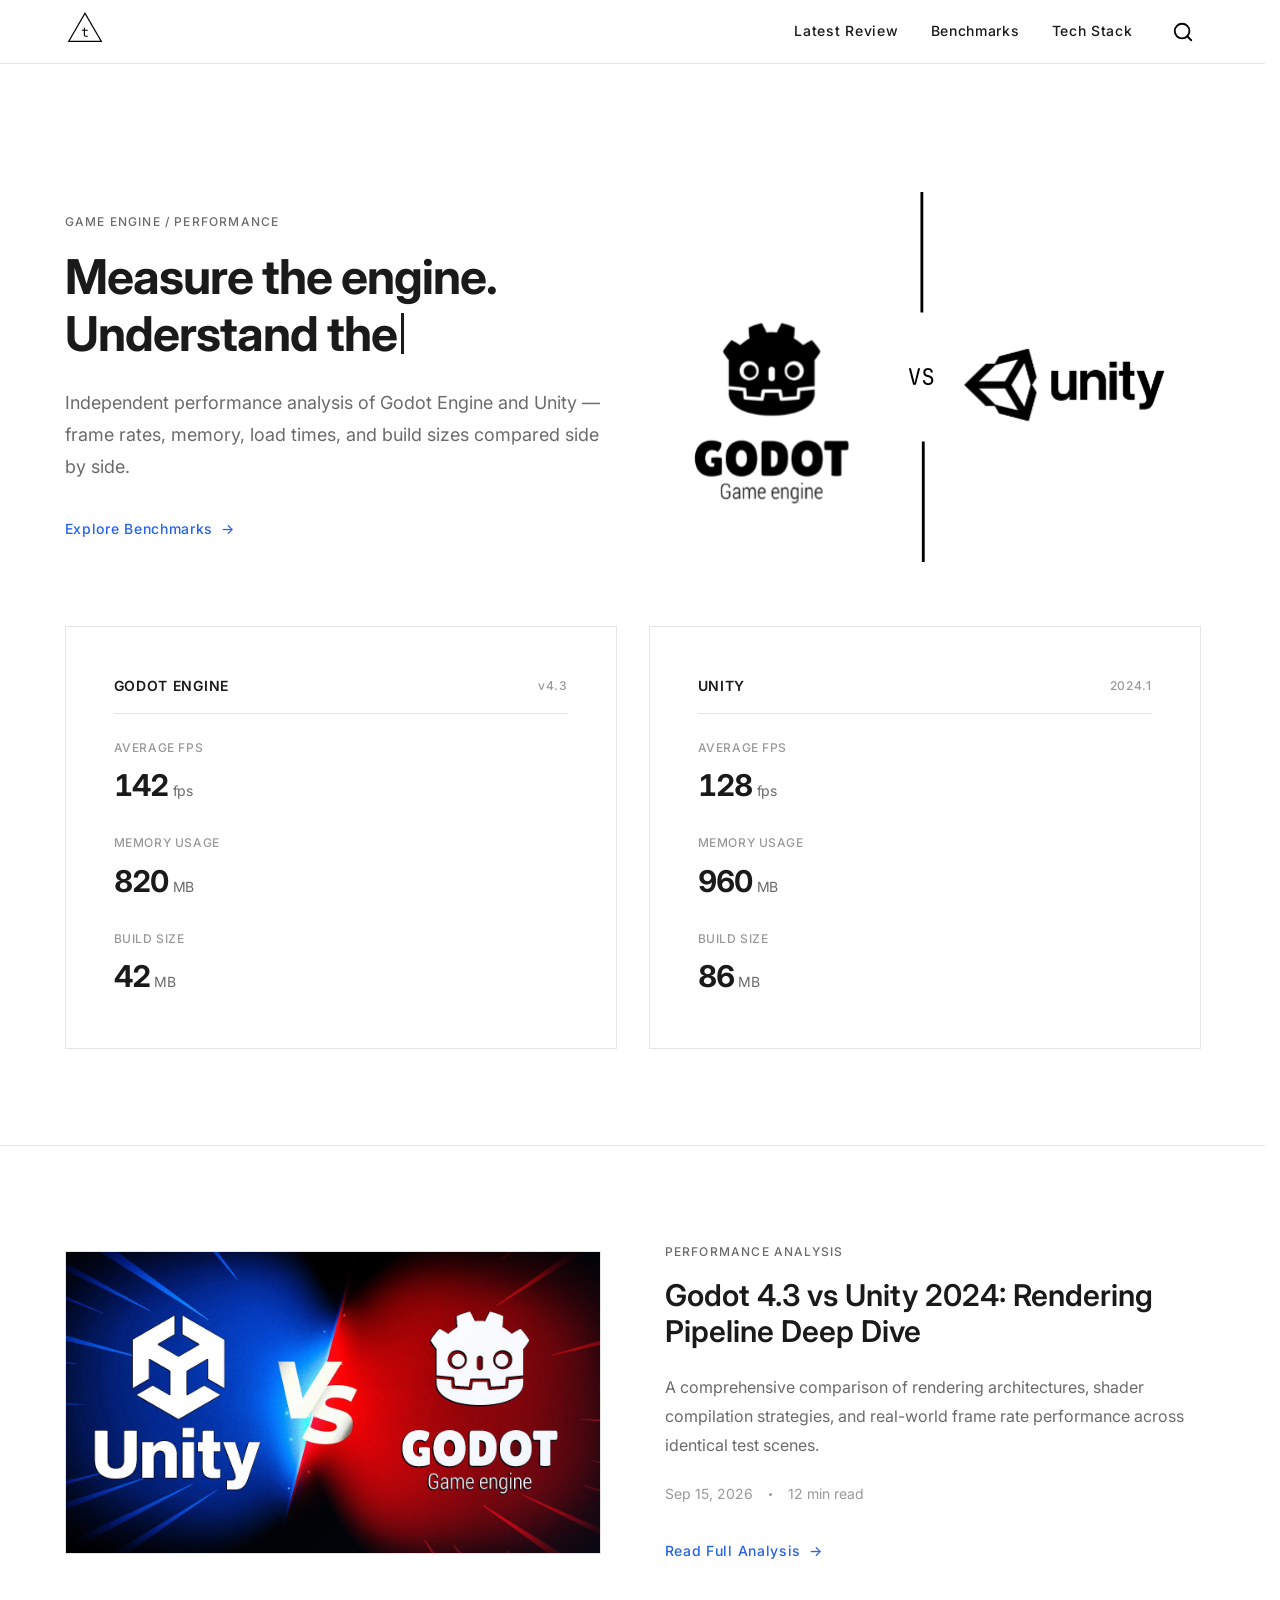
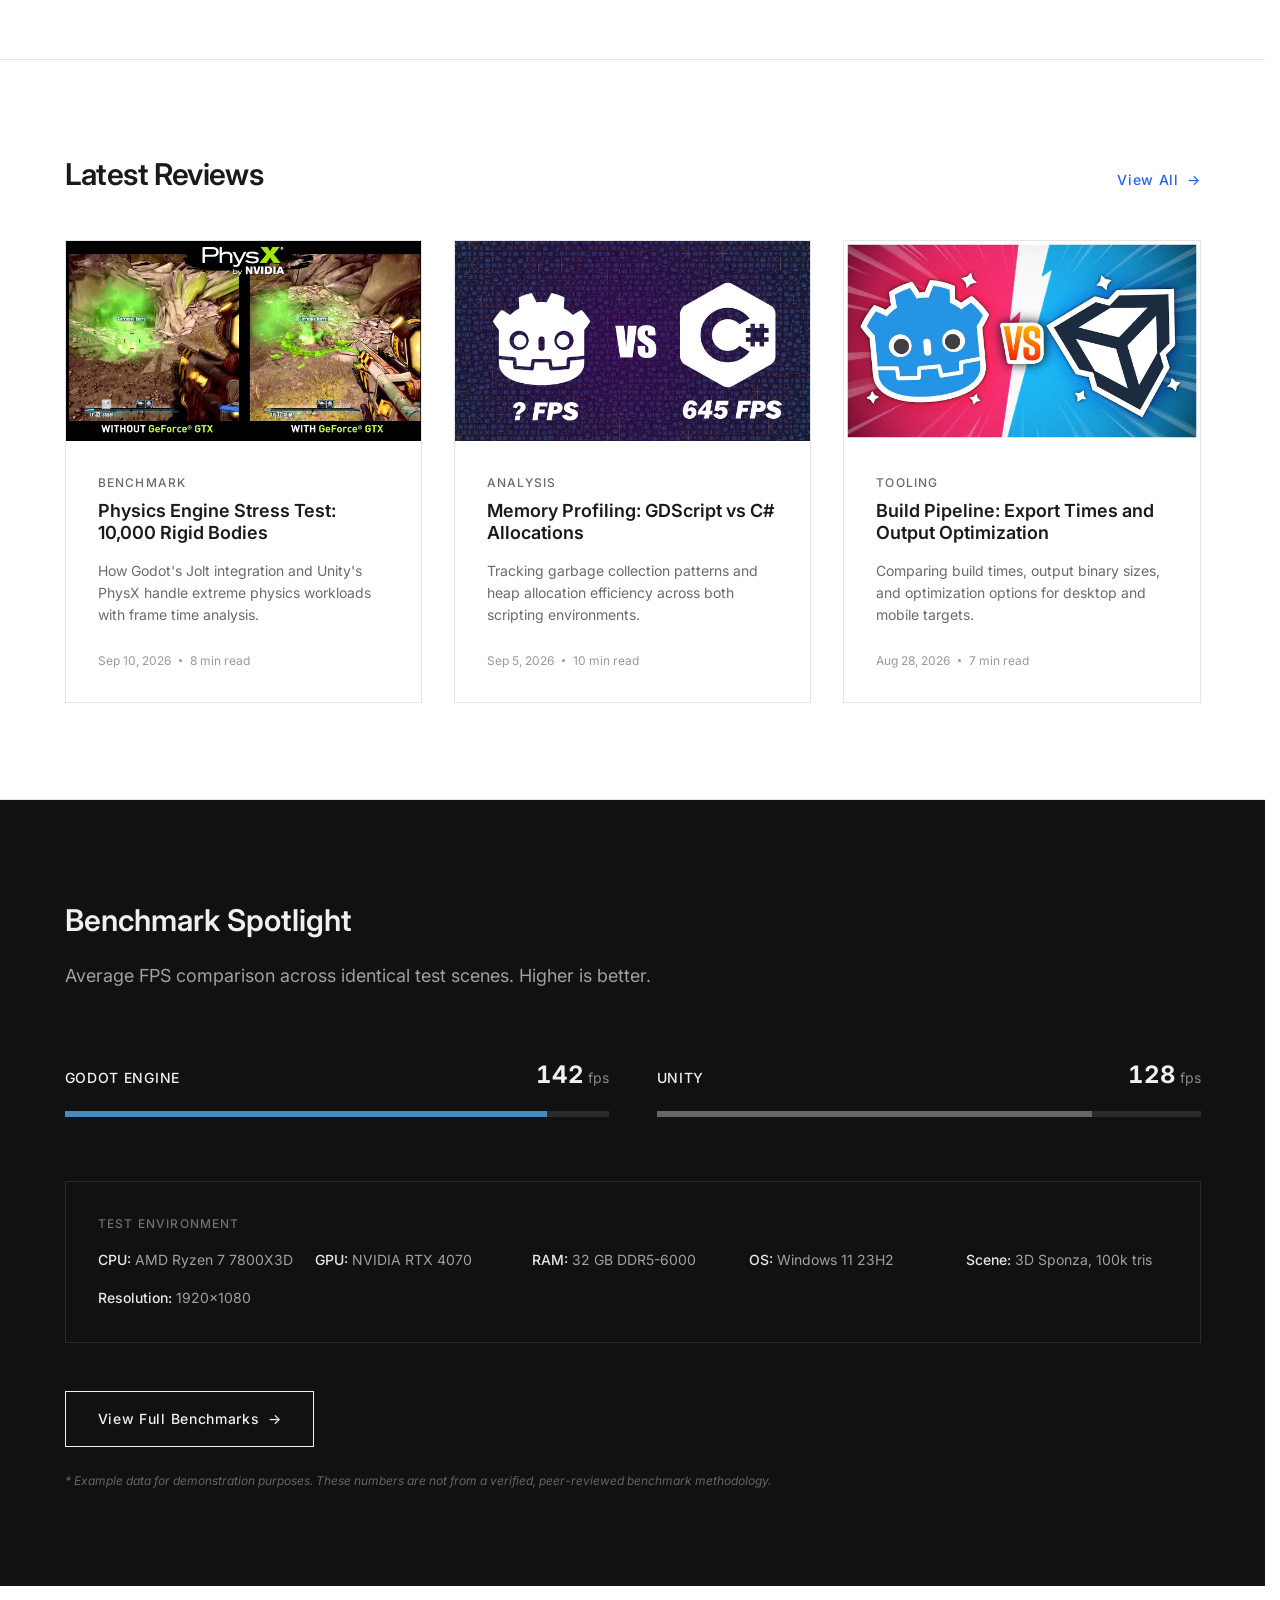
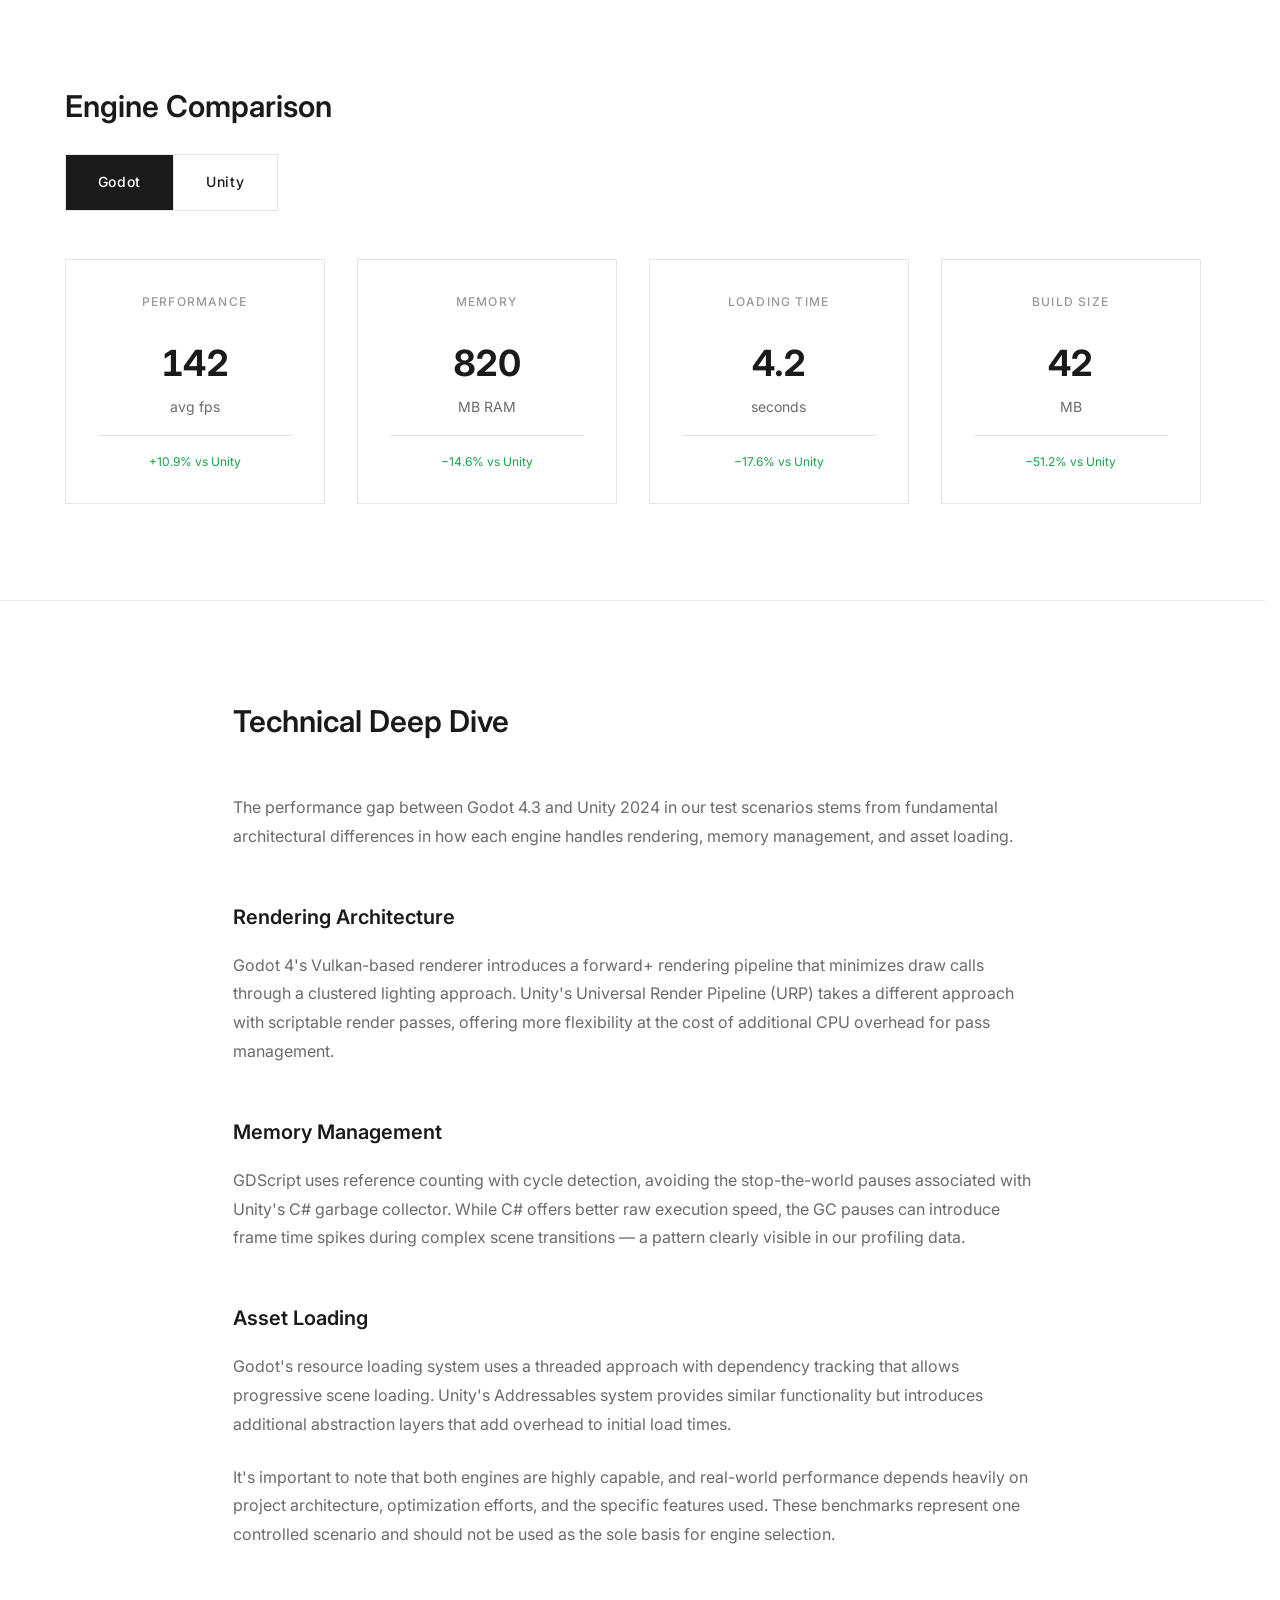
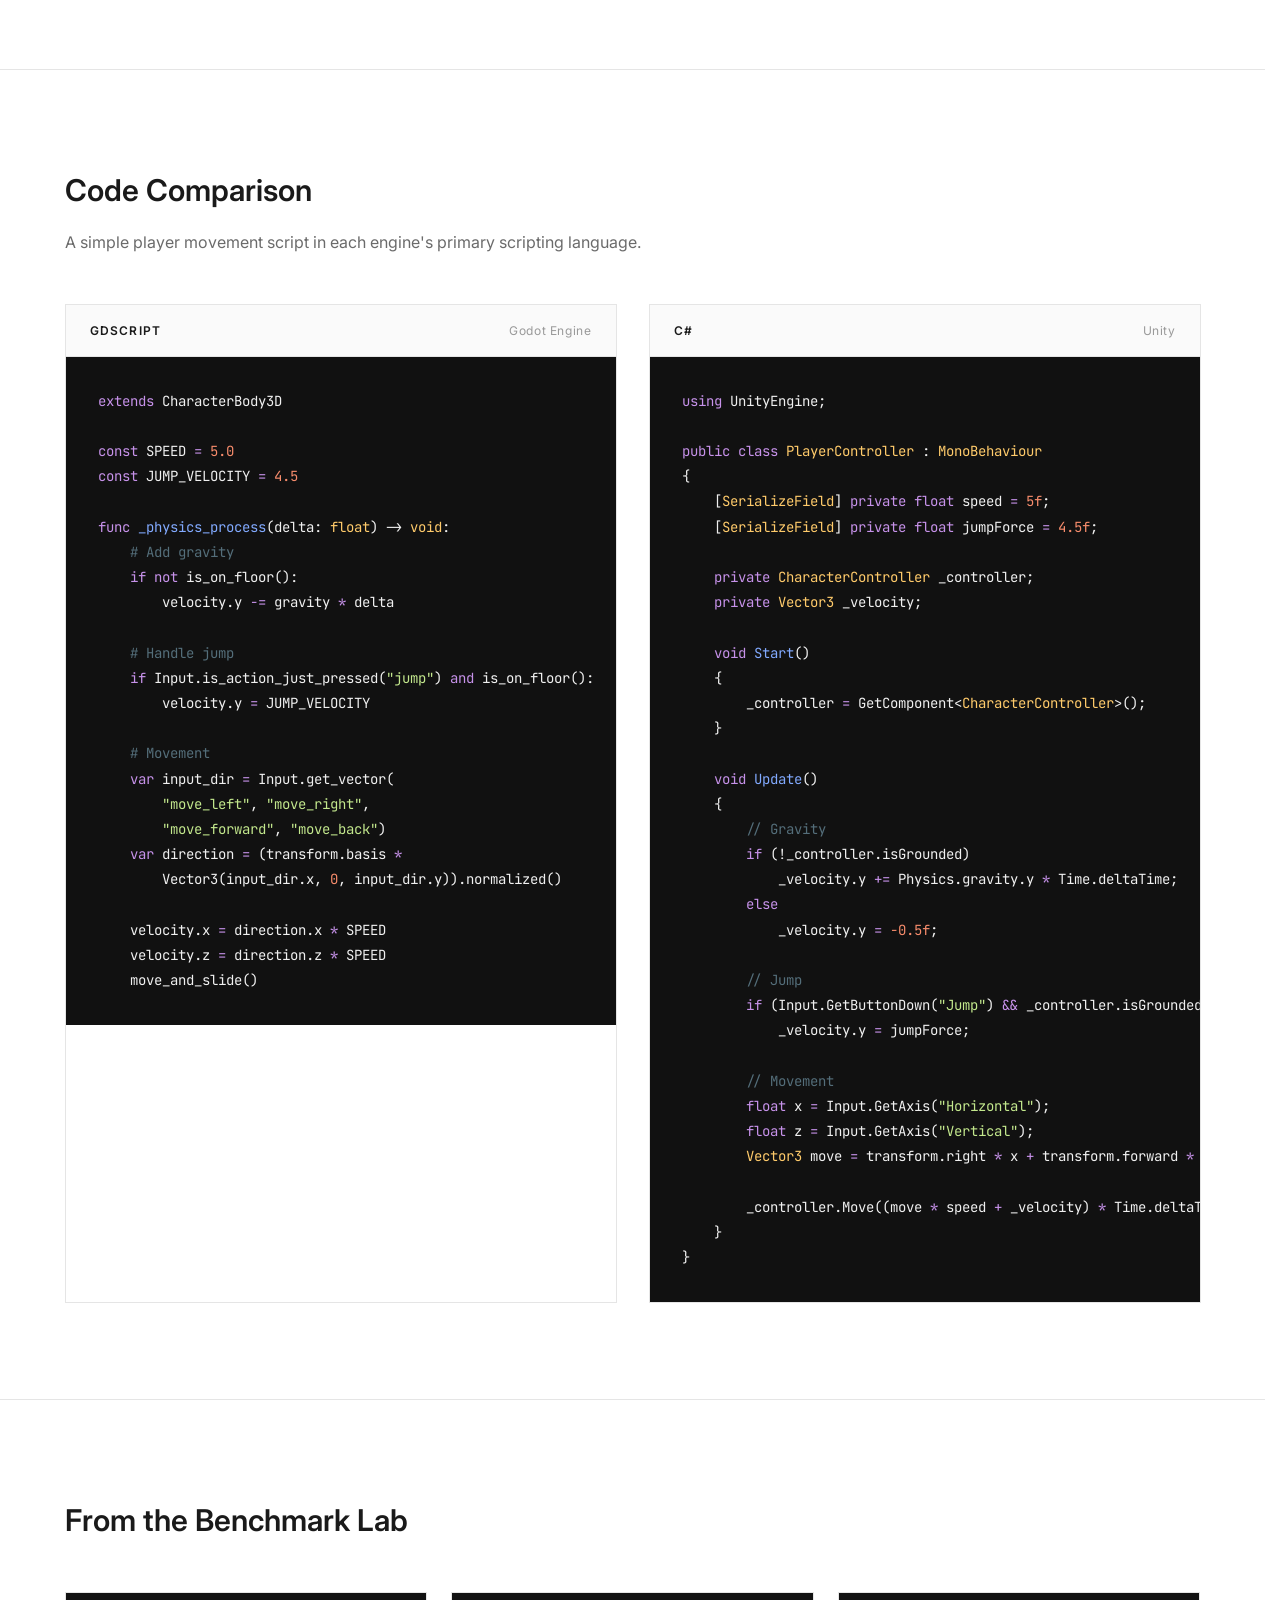
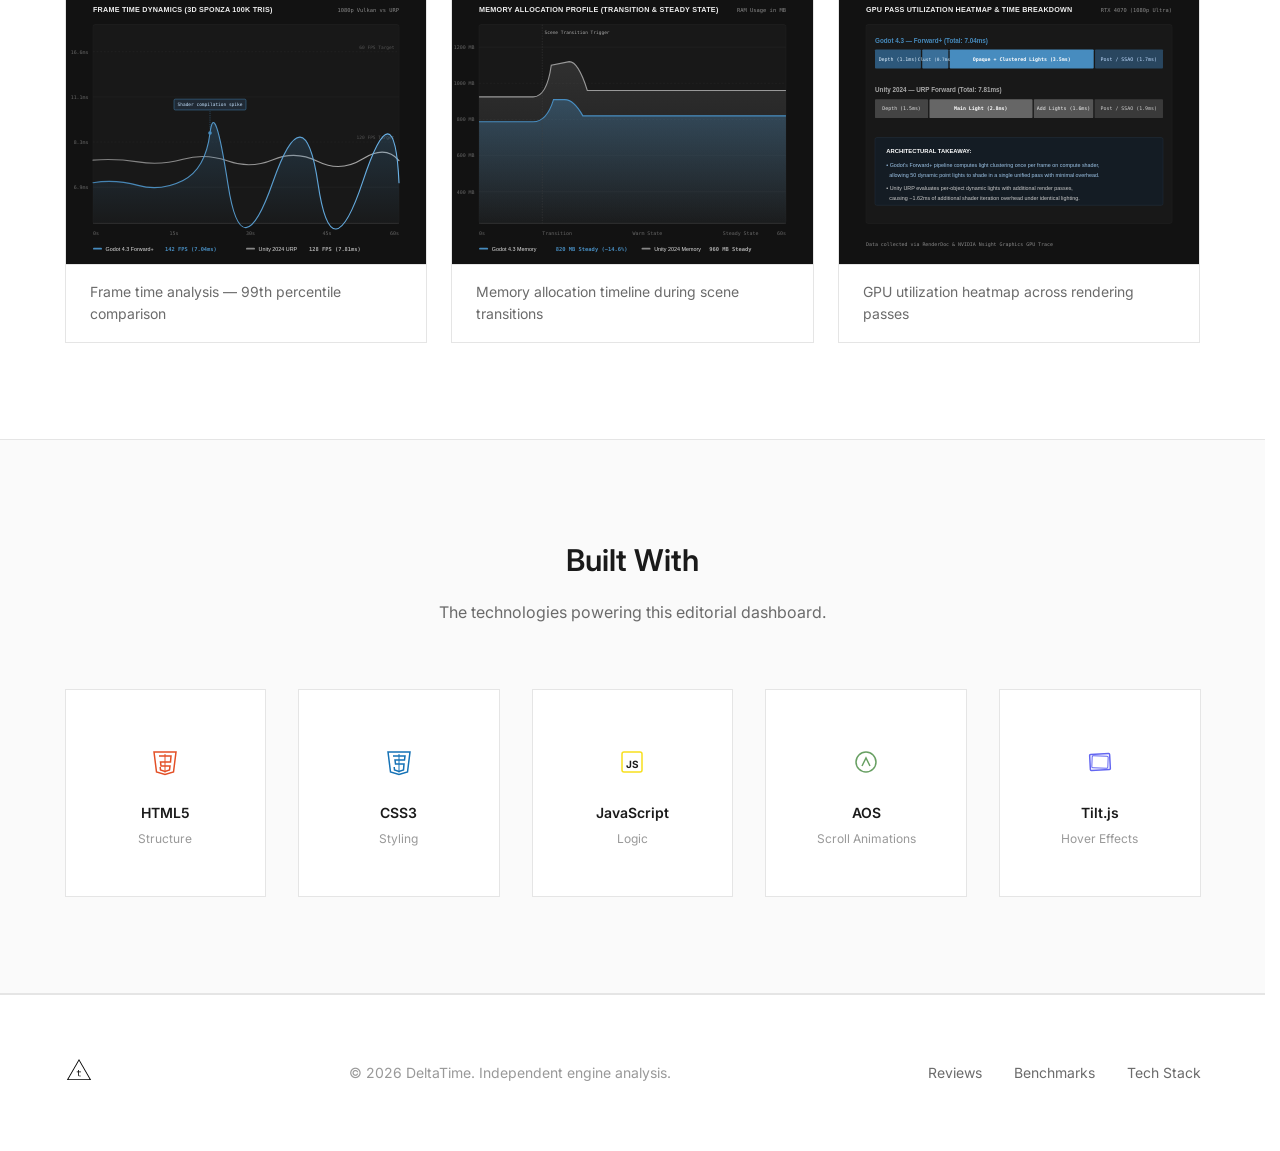
==== commit 50b84550: "fix icon dan nambahin animasi" ====
--- a/index.html
+++ b/index.html
@@ -31,29 +31,32 @@
   <a href="#main-content" class="skip-link">Skip to main content</a>
 
   <!-- ========== HEADER ========== -->
-  <header class="header" role="banner">
-    <div class="container header__inner">
-      <a href="index.html" class="header__logo" aria-label="DeltaTime home">
-        <img src="assets/deltaTimeLogo.svg" alt="DeltaTime logo" width="40" height="40">
-      </a>
-
-      <div class="flex items-center gap-lg">
-        <nav class="header__nav" id="main-nav" role="navigation" aria-label="Main navigation">
+  <!-- ========== HEADER ========== -->
+<header class="header" role="banner">
+  <div class="container header__inner">
+    <a href="index.html" class="header__logo" aria-label="DeltaTime home">
+      <img src="assets/deltaTimeLogo.svg" alt="DeltaTime logo" width="40" height="40">
+    </a>
+
+    <div class="header__actions">
+      <nav class="header__nav" id="main-nav" role="navigation" aria-label="Main navigation">
         <a href="#featured-review" class="header__link">Latest Review</a>
         <a href="#benchmark" class="header__link">Benchmarks</a>
         <a href="#tech-stack" class="header__link">Tech Stack</a>
       </nav>
-        <button class="header__search" id="search-toggle" aria-label="Open search" type="button">
-          <img src="assets/searchIcon.svg" alt="" aria-hidden="true" width="18" height="18">
-        </button>
-        <button class="header__menu-toggle" id="menu-toggle" aria-label="Toggle menu" aria-expanded="false" type="button">
-          <span></span>
-          <span></span>
-          <span></span>
-        </button>
-      </div>
+
+      <button class="header__search" id="search-toggle" aria-label="Open search" type="button">
+        <img src="assets/searchbaru.svg" alt="" aria-hidden="true" width="18" height="18">
+      </button>
+
+      <button class="header__menu-toggle" id="menu-toggle" aria-label="Toggle menu" aria-expanded="false" type="button">
+        <span></span>
+        <span></span>
+        <span></span>
+      </button>
     </div>
-  </header>
+  </div>
+</header>
 
   <!-- Search Modal -->
   <div class="search-modal" id="search-modal" role="dialog" aria-label="Search" aria-hidden="true">
@@ -74,7 +77,9 @@
           <!-- Left side hero content -->
           <div class="hero__content">
             <p class="eyebrow hero__eyebrow">Game Engine / Performance</p>
-            <h1 class="heading-display hero__title" id="hero-title">Measure the engine.<br>Understand the game.</h1>
+            <h1 class="heading-display hero__title" id="hero-title">
+              <span id="typewriter-text"></span><span class="typewriter-cursor" aria-hidden="true"></span>
+            </h1>
             <p class="body-large hero__description">Independent performance analysis of Godot Engine and Unity — frame rates, memory, load times, and build sizes compared side by side.</p>
             <a href="#benchmark" class="cta">Explore Benchmarks <span aria-hidden="true">→</span></a>
           </div>
@@ -543,6 +548,7 @@
   <script src="js/benchmark.js"></script>
   <script src="js/gallery.js"></script>
   <script src="js/animation.js"></script>
+  <script src="js/typewriter.js"></script>
   <script src="js/main.js"></script>
 </body>
 </html>
--- a/css/components.css
+++ b/css/components.css
@@ -62,12 +62,28 @@
   width: 100%;
 }
 
+.header__actions {
+  display: flex;
+  align-items: center;
+  gap: var(--space-xl); /* Sesuaikan gap agar presisi dengan tombol & nav */
+}
+
+.header__nav {
+  display: flex;
+  align-items: center;
+  gap: var(--space-xl);
+}
+
 .header__search {
-  display: flex;
+  display: inline-flex;
   align-items: center;
   justify-content: center;
   width: 36px;
   height: 36px;
+  padding: 0;
+  border: none;
+  background: transparent;
+  cursor: pointer;
   transition: opacity var(--transition-fast);
 }
 
@@ -76,8 +92,9 @@
 }
 
 .header__search img {
-  width: 18px;
-  height: 18px;
+  width: 22px;
+  height: 22px;
+  display: block;
 }
 
 /* Mobile menu toggle */
@@ -1044,4 +1061,29 @@
 
 .skip-link:focus {
   top: var(--space-md);
+}
+
+/* Typewriter Cursor Styling */
+.hero__title {
+  min-height: 2.2em; /* Mencegah layout meloncat saat teks belum terketik */
+}
+
+.typewriter-cursor {
+  display: inline-block;
+  width: 3px;
+  height: 0.85em;
+  background-color: var(--color-text, #000000);
+  margin-left: 4px;
+  vertical-align: -0.05em;
+  animation: blink 0.75s step-end infinite;
+}
+
+/* Animasi Kedip Garis Kursor */
+@keyframes blink {
+  from, to {
+    opacity: 1;
+  }
+  50% {
+    opacity: 0;
+  }
 }
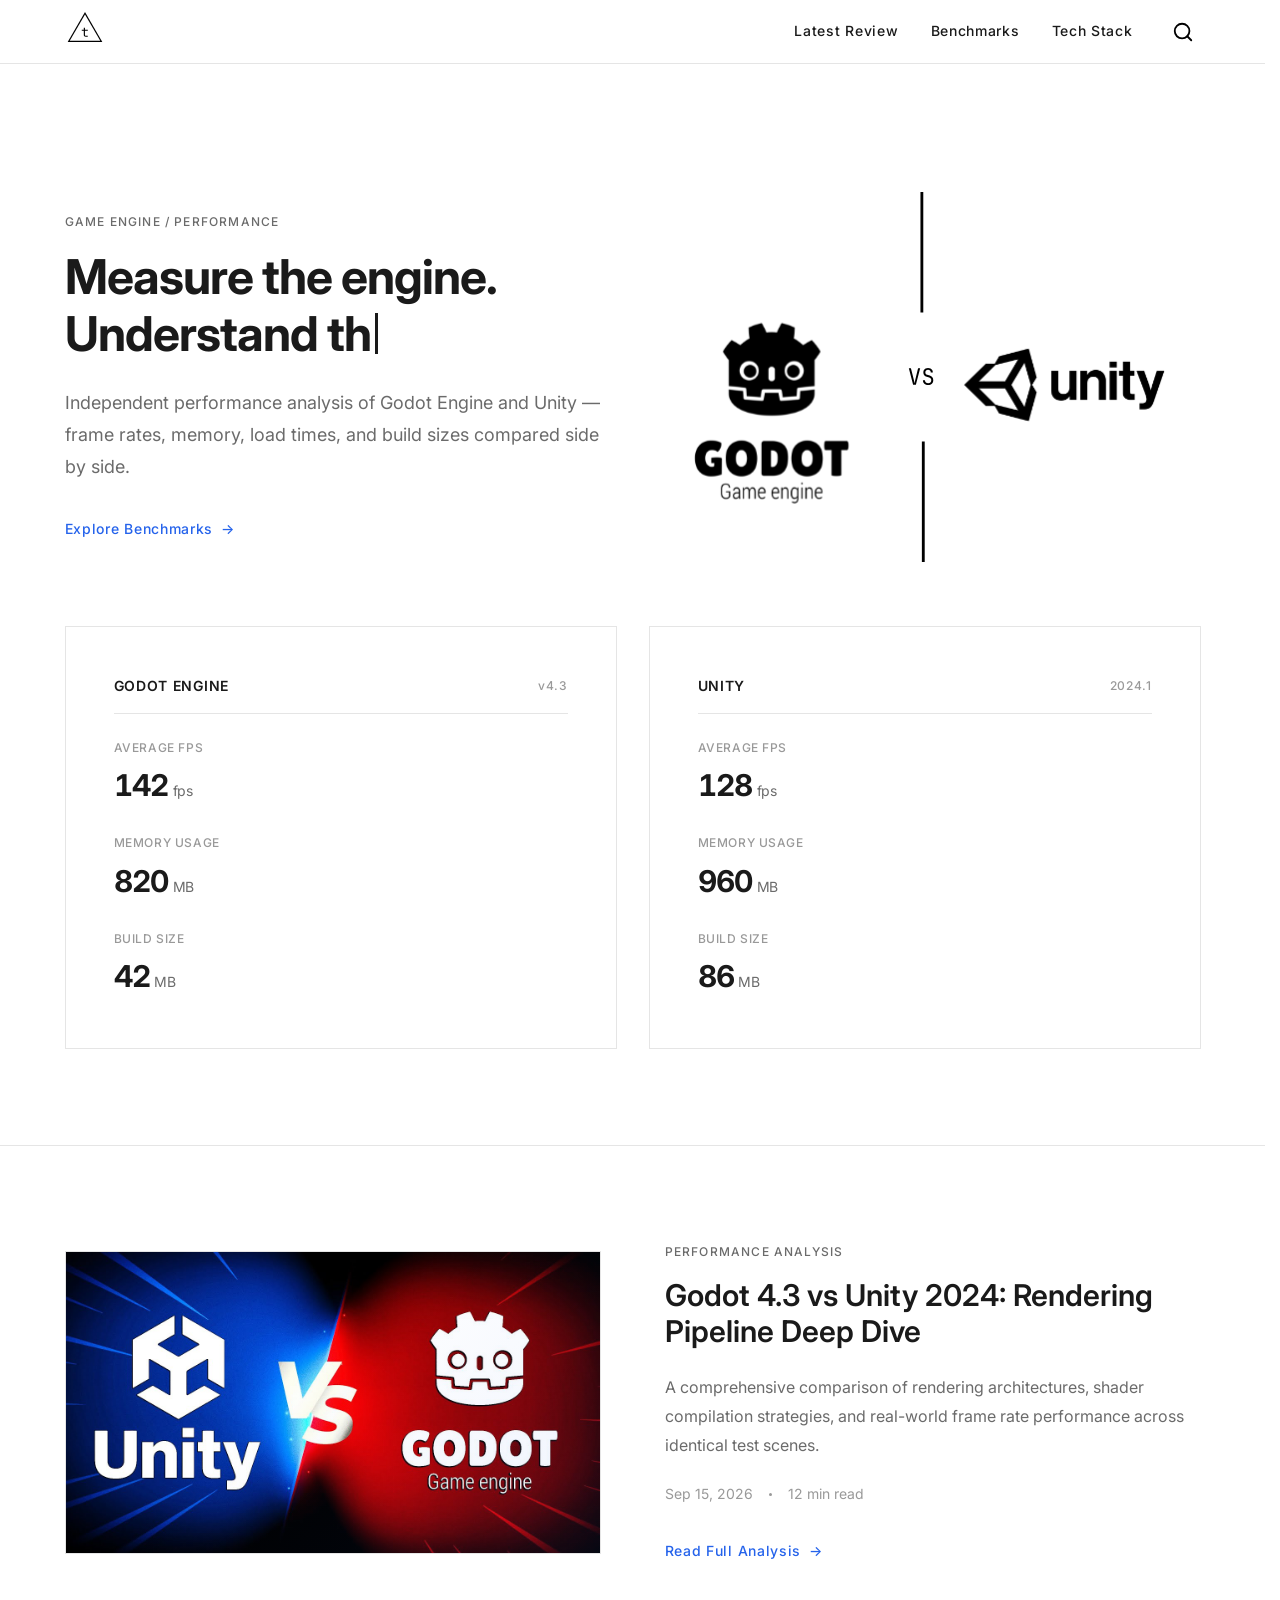
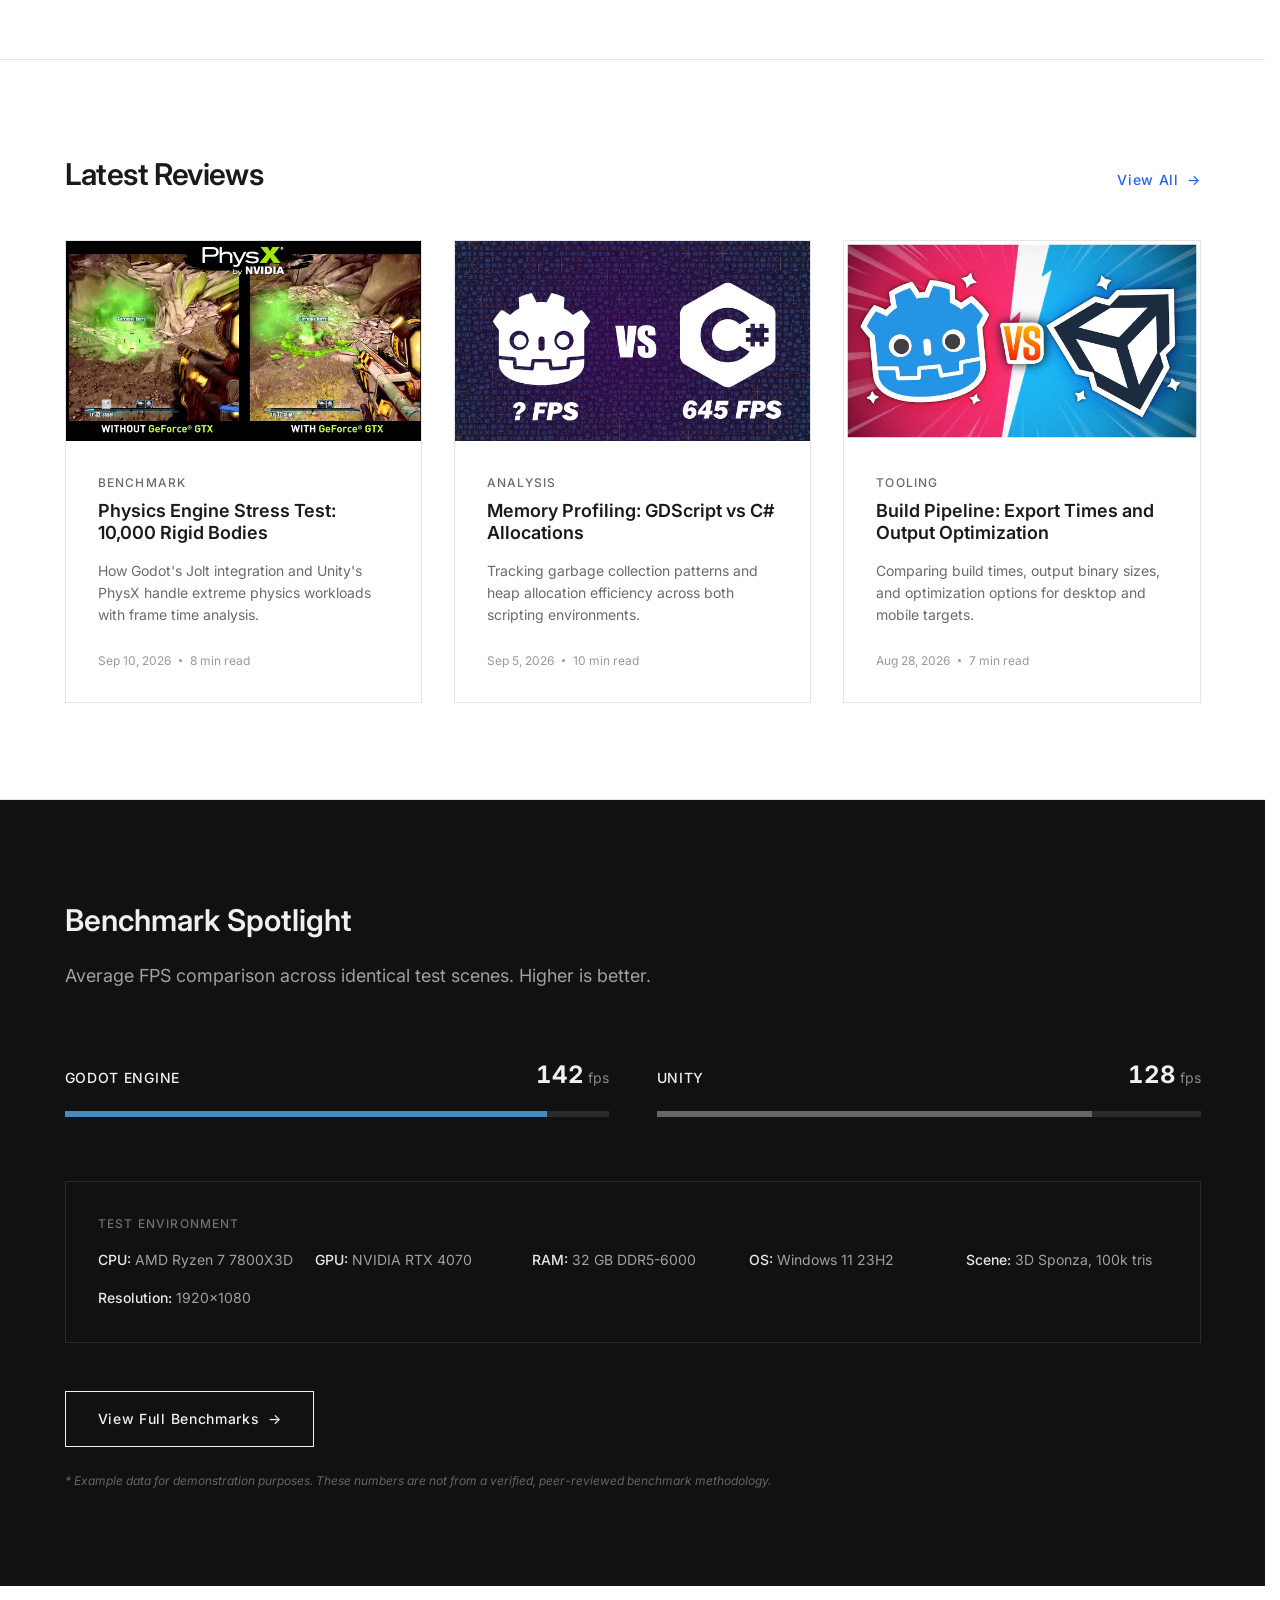
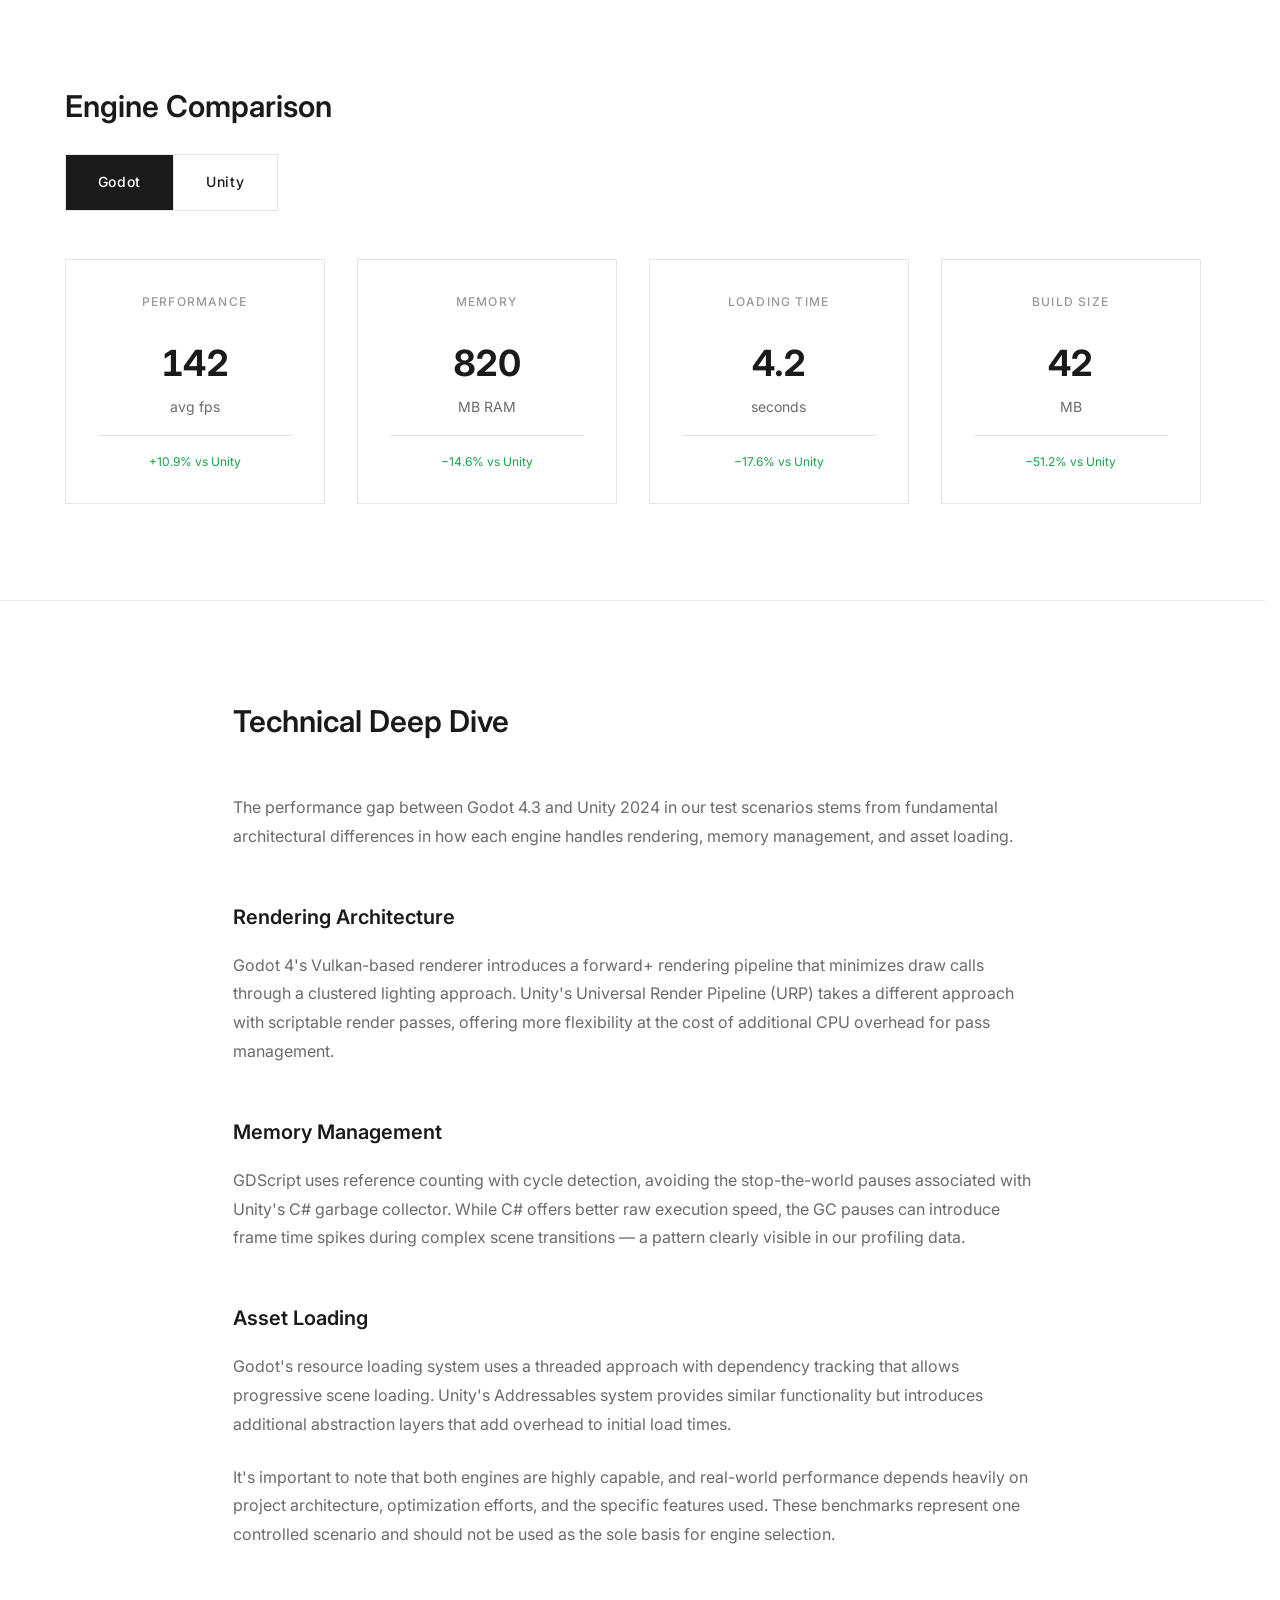
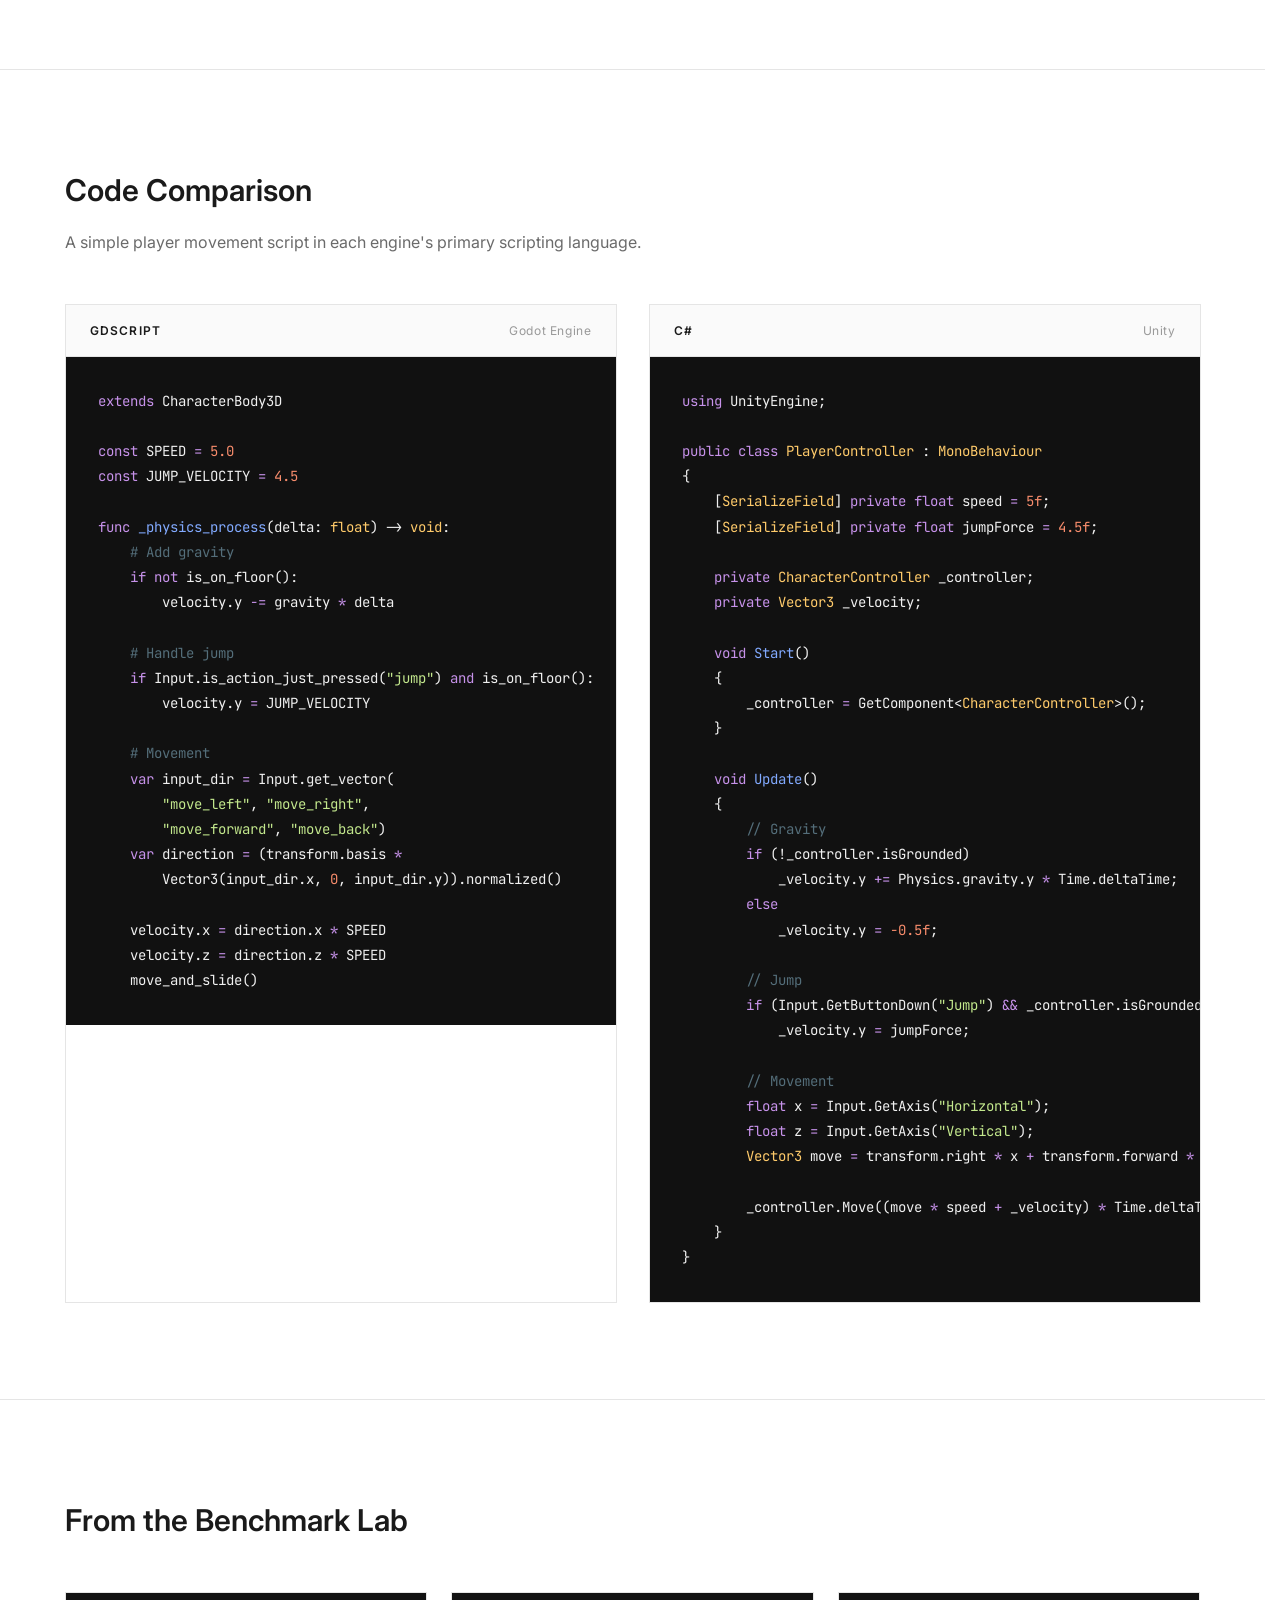
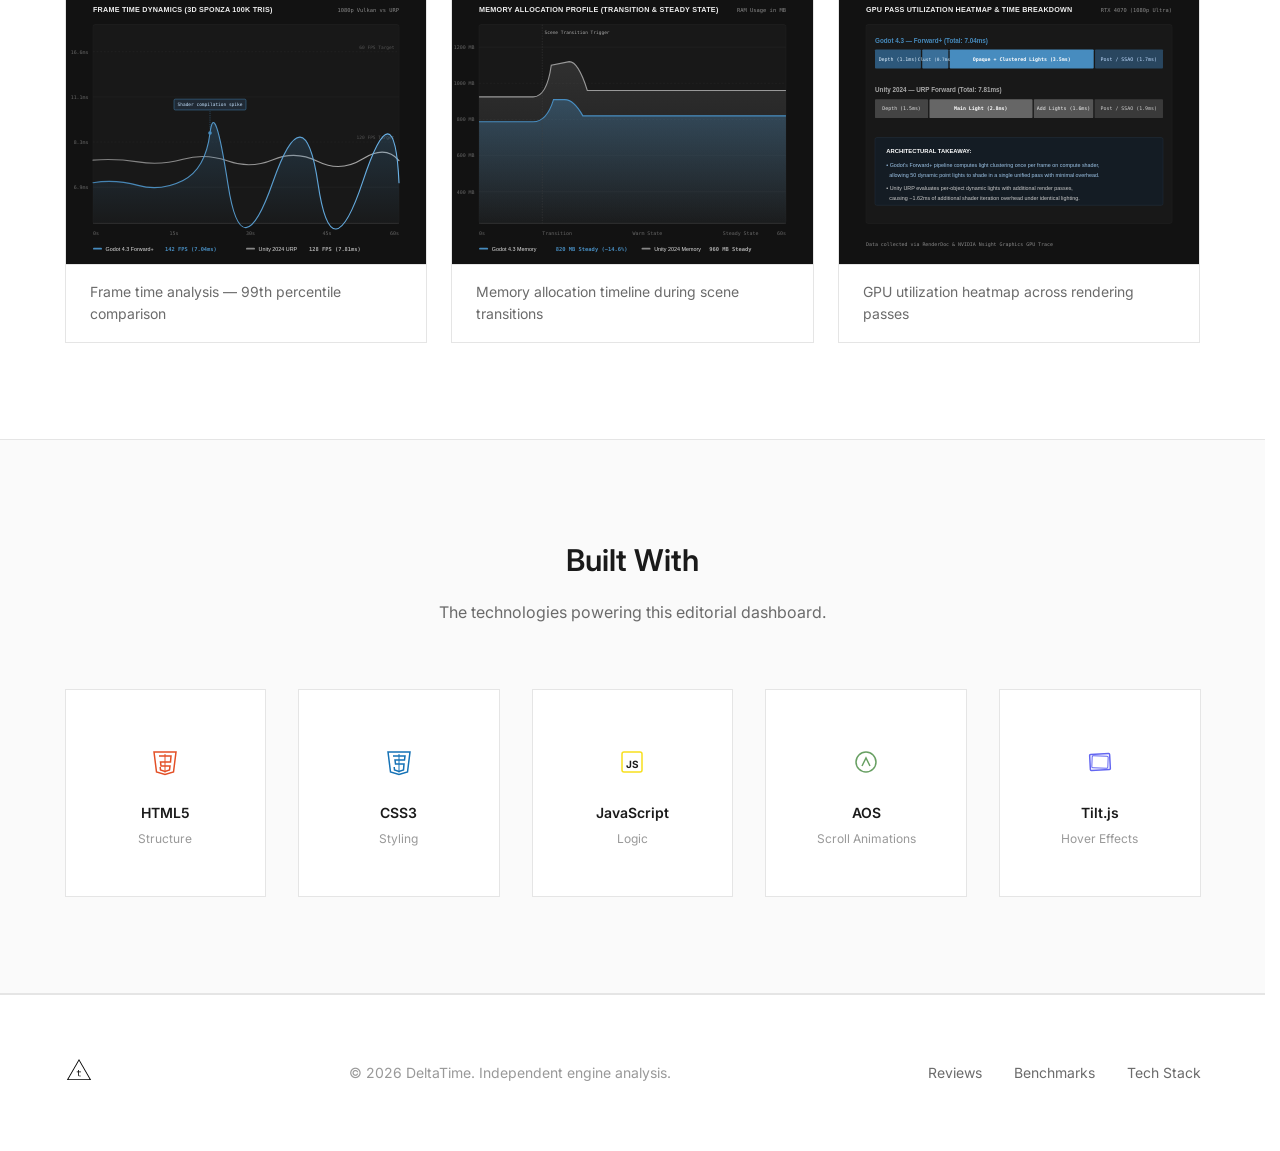
==== commit 2196b0af: "nambah ref linkedin ke logo header" ====
--- a/index.html
+++ b/index.html
@@ -34,7 +34,7 @@
   <!-- ========== HEADER ========== -->
 <header class="header" role="banner">
   <div class="container header__inner">
-    <a href="index.html" class="header__logo" aria-label="DeltaTime home">
+    <a href="https://www.linkedin.com/in/nabil-amirulzufar-01457236a" target="_blank" rel="noopener noreferrer" class="header__logo" aria-label="DeltaTime home">
       <img src="assets/deltaTimeLogo.svg" alt="DeltaTime logo" width="40" height="40">
     </a>
 
